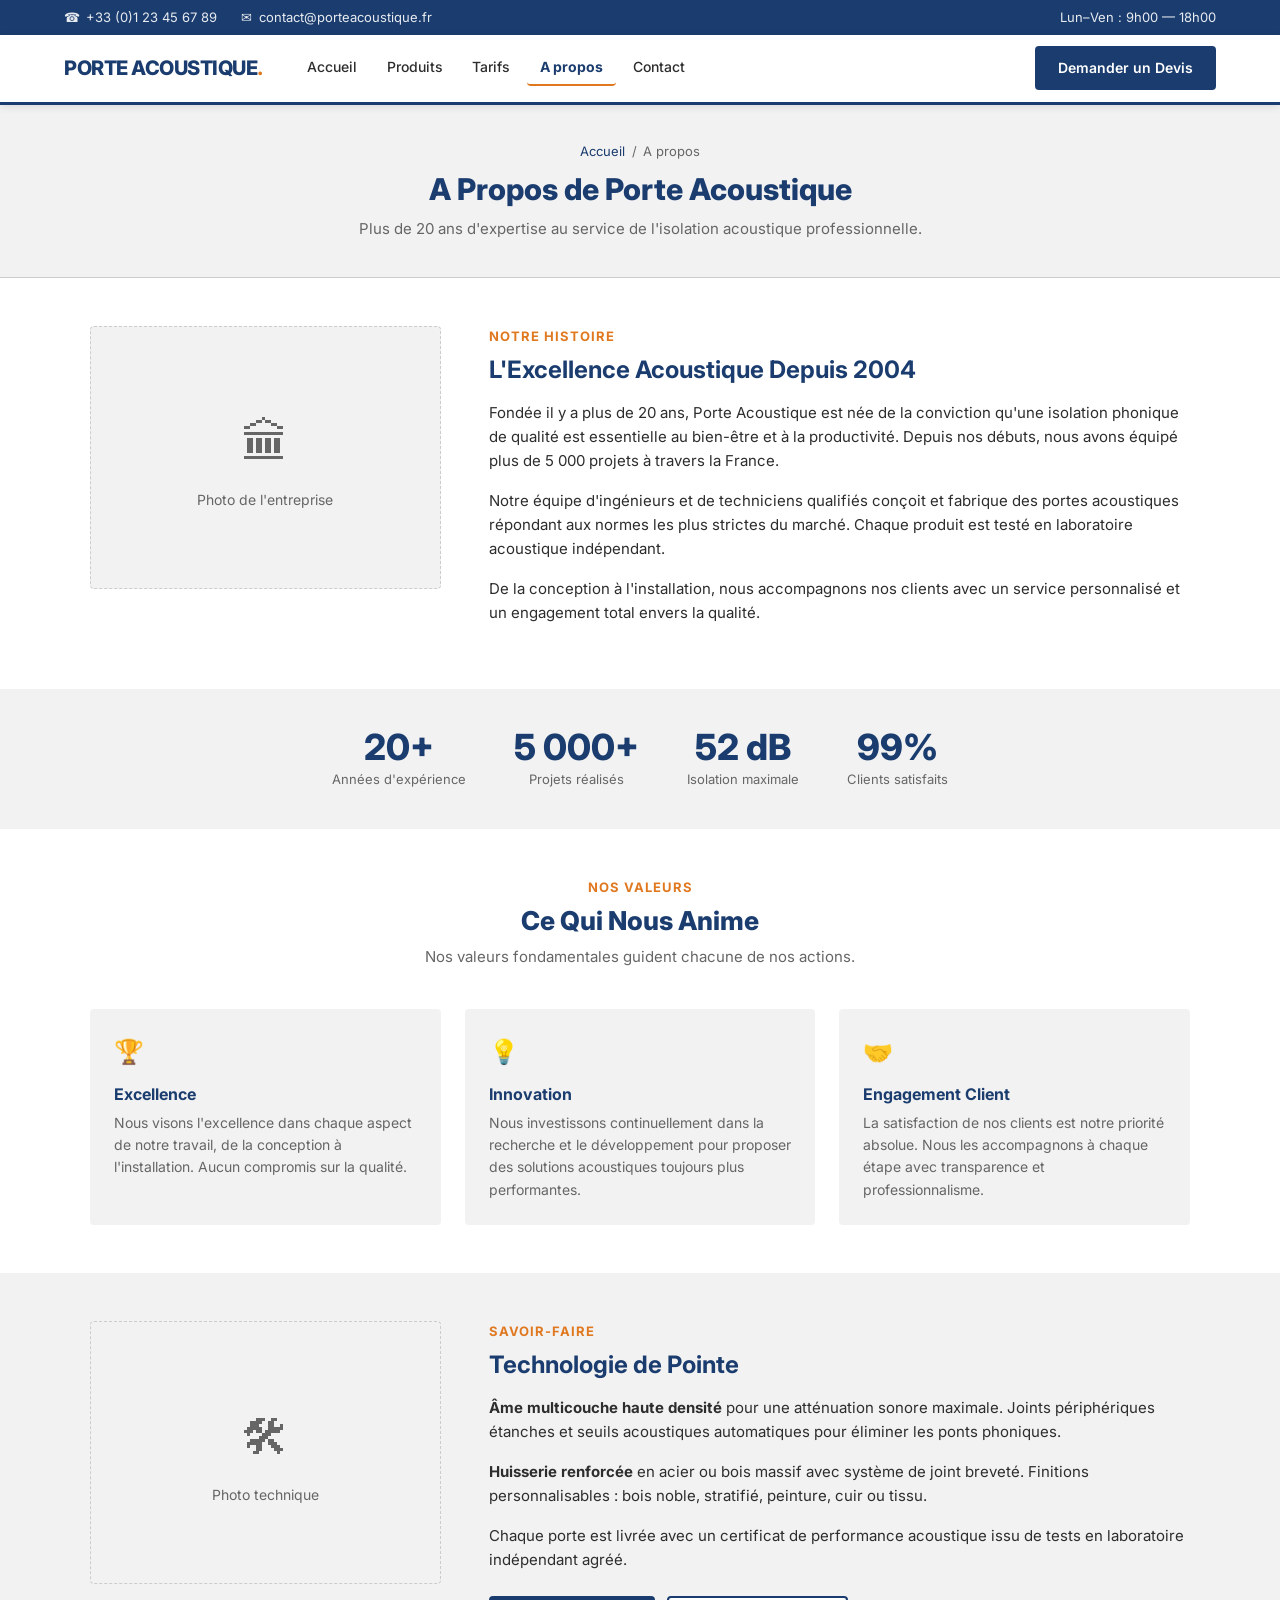
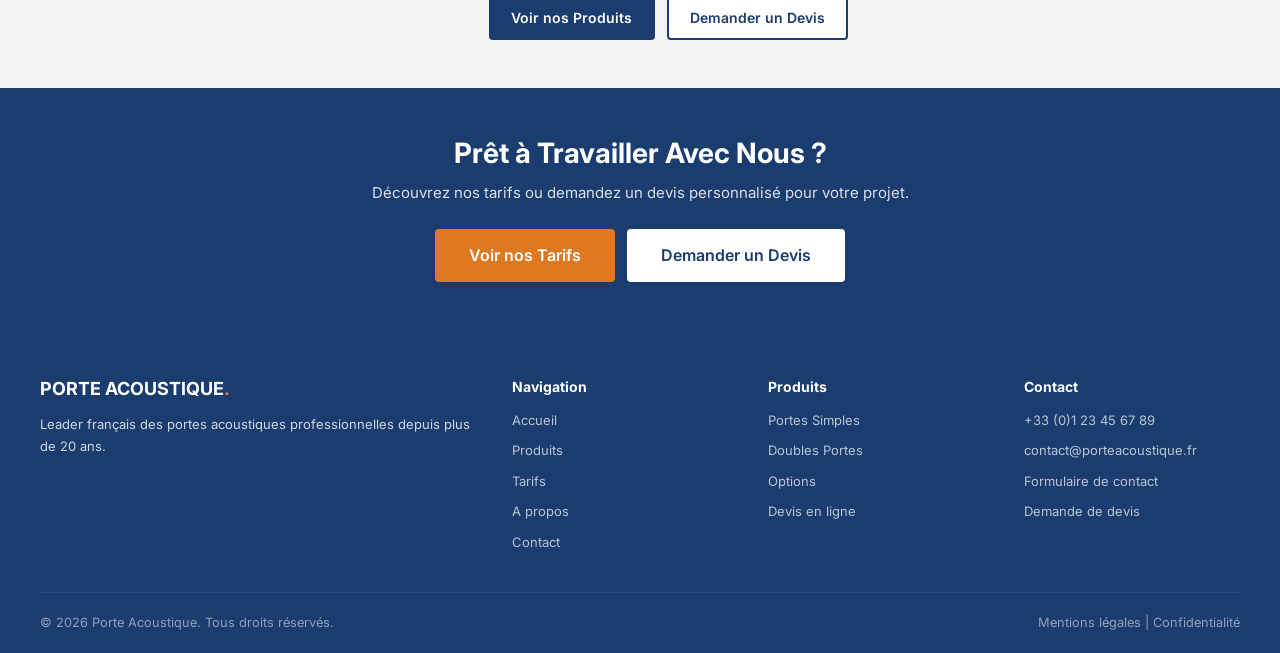
==== a-propos.html @ 8ef7914b "Add files via upload" ====
<!DOCTYPE html>
<html lang="fr">
<head>
    <meta charset="UTF-8">
    <meta name="viewport" content="width=device-width, initial-scale=1.0">
    <title>A Propos | Porte Acoustique</title>
    <meta name="description" content="Porte Acoustique, expert français en portes acoustiques depuis plus de 20 ans. 5000+ projets réalisés.">
    <link rel="preconnect" href="https://fonts.googleapis.com">
    <link rel="preconnect" href="https://fonts.gstatic.com" crossorigin>
    <link href="https://fonts.googleapis.com/css2?family=Inter:wght@400;500;600;700;800&display=swap" rel="stylesheet">
    <link rel="stylesheet" href="css/style.css">
</head>
<body>

<div class="top-bar">
    <div class="top-bar-inner">
        <div class="top-bar-left">
            <span class="top-bar-item">&#9742; <a href="tel:+33123456789">+33 (0)1 23 45 67 89</a></span>
            <span class="top-bar-item">&#9993; <a href="mailto:contact@porteacoustique.fr">contact@porteacoustique.fr</a></span>
        </div>
        <span class="top-bar-item">Lun&ndash;Ven : 9h00 &mdash; 18h00</span>
    </div>
</div>

<nav class="navbar">
    <div class="nav-inner">
        <a href="index.html" class="logo">PORTE ACOUSTIQUE<span class="logo-dot">.</span></a>
        <ul class="nav-links" id="navLinks">
            <li><a href="index.html">Accueil</a></li>
            <li><a href="produits.html">Produits</a></li>
            <li><a href="tarifs.html">Tarifs</a></li>
            <li><a href="a-propos.html" class="active">A propos</a></li>
            <li><a href="contact.html">Contact</a></li>
        </ul>
        <a href="devis.html" class="btn btn-nav-devis">Demander un Devis</a>
        <button class="mobile-toggle" id="mobileToggle" aria-label="Menu">
            <span></span><span></span><span></span>
        </button>
    </div>
</nav>

<div class="page-hero">
    <div class="breadcrumb"><a href="index.html">Accueil</a><span class="sep">/</span><span>A propos</span></div>
    <h1>A Propos de Porte Acoustique</h1>
    <p>Plus de 20 ans d'expertise au service de l'isolation acoustique professionnelle.</p>
</div>

<!-- Histoire -->
<section class="section">
    <div class="about-intro">
        <div class="about-img">
            <div>
                <div style="font-size:3rem;margin-bottom:0.5rem;">&#127963;</div>
                <p>Photo de l'entreprise</p>
            </div>
        </div>
        <div class="about-text">
            <div style="font-size:0.8125rem;font-weight:700;text-transform:uppercase;letter-spacing:1px;color:var(--accent);margin-bottom:0.5rem;">Notre Histoire</div>
            <h2>L'Excellence Acoustique Depuis 2004</h2>
            <p>Fondée il y a plus de 20 ans, Porte Acoustique est née de la conviction qu'une isolation phonique de qualité est essentielle au bien-être et à la productivité. Depuis nos débuts, nous avons équipé plus de 5 000 projets à travers la France.</p>
            <p>Notre équipe d'ingénieurs et de techniciens qualifiés conçoit et fabrique des portes acoustiques répondant aux normes les plus strictes du marché. Chaque produit est testé en laboratoire acoustique indépendant.</p>
            <p>De la conception à l'installation, nous accompagnons nos clients avec un service personnalisé et un engagement total envers la qualité.</p>
        </div>
    </div>
</section>

<!-- Stats -->
<div class="stats-row">
    <div class="stat-item"><div class="stat-num">20+</div><div class="stat-lbl">Années d'expérience</div></div>
    <div class="stat-item"><div class="stat-num">5 000+</div><div class="stat-lbl">Projets réalisés</div></div>
    <div class="stat-item"><div class="stat-num">52 dB</div><div class="stat-lbl">Isolation maximale</div></div>
    <div class="stat-item"><div class="stat-num">99%</div><div class="stat-lbl">Clients satisfaits</div></div>
</div>

<!-- Valeurs -->
<section class="section">
    <div class="container">
        <div class="section-header">
            <div class="section-label">Nos Valeurs</div>
            <h2 class="section-title">Ce Qui Nous Anime</h2>
            <p class="section-desc">Nos valeurs fondamentales guident chacune de nos actions.</p>
        </div>
        <div class="values-grid">
            <div class="value-card">
                <div class="value-icon">&#127942;</div>
                <h3>Excellence</h3>
                <p>Nous visons l'excellence dans chaque aspect de notre travail, de la conception à l'installation. Aucun compromis sur la qualité.</p>
            </div>
            <div class="value-card">
                <div class="value-icon">&#128161;</div>
                <h3>Innovation</h3>
                <p>Nous investissons continuellement dans la recherche et le développement pour proposer des solutions acoustiques toujours plus performantes.</p>
            </div>
            <div class="value-card">
                <div class="value-icon">&#129309;</div>
                <h3>Engagement Client</h3>
                <p>La satisfaction de nos clients est notre priorité absolue. Nous les accompagnons à chaque étape avec transparence et professionnalisme.</p>
            </div>
        </div>
    </div>
</section>

<!-- Technique -->
<section class="section bg-light">
    <div class="about-intro">
        <div class="about-img">
            <div>
                <div style="font-size:3rem;margin-bottom:0.5rem;">&#128736;</div>
                <p>Photo technique</p>
            </div>
        </div>
        <div class="about-text">
            <div style="font-size:0.8125rem;font-weight:700;text-transform:uppercase;letter-spacing:1px;color:var(--accent);margin-bottom:0.5rem;">Savoir-faire</div>
            <h2>Technologie de Pointe</h2>
            <p><strong>Âme multicouche haute densité</strong> pour une atténuation sonore maximale. Joints périphériques étanches et seuils acoustiques automatiques pour éliminer les ponts phoniques.</p>
            <p><strong>Huisserie renforcée</strong> en acier ou bois massif avec système de joint breveté. Finitions personnalisables : bois noble, stratifié, peinture, cuir ou tissu.</p>
            <p>Chaque porte est livrée avec un certificat de performance acoustique issu de tests en laboratoire indépendant agréé.</p>
            <div style="margin-top:1.5rem;" class="btn-group">
                <a href="produits.html" class="btn btn-primary">Voir nos Produits</a>
                <a href="devis.html" class="btn btn-secondary">Demander un Devis</a>
            </div>
        </div>
    </div>
</section>

<section class="cta-banner">
    <h2>Prêt à Travailler Avec Nous ?</h2>
    <p>Découvrez nos tarifs ou demandez un devis personnalisé pour votre projet.</p>
    <div class="btn-group">
        <a href="tarifs.html" class="btn btn-accent btn-lg">Voir nos Tarifs</a>
        <a href="devis.html" class="btn btn-white btn-lg">Demander un Devis</a>
    </div>
</section>

<footer>
    <div class="footer-grid">
        <div class="footer-brand">
            <h3>PORTE ACOUSTIQUE<span style="color:var(--accent)">.</span></h3>
            <p>Leader français des portes acoustiques professionnelles depuis plus de 20 ans.</p>
        </div>
        <div><h4>Navigation</h4><ul>
            <li><a href="index.html">Accueil</a></li>
            <li><a href="produits.html">Produits</a></li>
            <li><a href="tarifs.html">Tarifs</a></li>
            <li><a href="a-propos.html">A propos</a></li>
            <li><a href="contact.html">Contact</a></li>
        </ul></div>
        <div><h4>Produits</h4><ul>
            <li><a href="tarifs.html#portes-simples">Portes Simples</a></li>
            <li><a href="tarifs.html#doubles-portes">Doubles Portes</a></li>
            <li><a href="tarifs.html#options">Options</a></li>
            <li><a href="devis.html">Devis en ligne</a></li>
        </ul></div>
        <div><h4>Contact</h4><ul>
            <li><a href="tel:+33123456789">+33 (0)1 23 45 67 89</a></li>
            <li><a href="mailto:contact@porteacoustique.fr">contact@porteacoustique.fr</a></li>
            <li><a href="contact.html">Formulaire de contact</a></li>
            <li><a href="devis.html">Demande de devis</a></li>
        </ul></div>
    </div>
    <div class="footer-bottom">
        <p>&copy; 2026 Porte Acoustique. Tous droits réservés.</p>
        <p><a href="#">Mentions légales</a> | <a href="#">Confidentialité</a></p>
    </div>
</footer>

<script src="js/main.js"></script>
</body>
</html>
---- css/style.css ----
/* ============================================================
   PORTE ACOUSTIQUE — Feuille de style principale
   Design propre et professionnel
   ============================================================ */

*, *::before, *::after { box-sizing: border-box; margin: 0; padding: 0; }

:root {
    --primary:      #1a3c6e;   /* Bleu fonce nav/header/footer */
    --accent:       #e07820;   /* Orange accent */
    --price-color:  #1558a8;   /* Bleu prix (comme exemple) */
    --light-bg:     #f2f2f2;   /* Fond gris clair */
    --white:        #ffffff;
    --text:         #2d2d2d;
    --text-light:   #666666;
    --border:       #cccccc;
    --table-hdr:    #2d2d2d;   /* En-tete tableau sombre (comme exemple) */
    --radius:       4px;
    --shadow:       0 2px 8px rgba(0,0,0,0.1);
}

body {
    font-family: 'Inter', Arial, sans-serif;
    color: var(--text);
    background: var(--white);
    line-height: 1.6;
    font-size: 15px;
}

a { text-decoration: none; color: inherit; }
img { max-width: 100%; height: auto; display: block; }
h1, h2, h3, h4 { line-height: 1.25; color: var(--primary); }

/* ---- Barre du haut ---- */
.top-bar {
    background: var(--primary);
    color: rgba(255,255,255,0.9);
    font-size: 0.8125rem;
    padding: 0.45rem 0;
}
.top-bar-inner {
    max-width: 1200px;
    margin: 0 auto;
    padding: 0 1.5rem;
    display: flex;
    justify-content: space-between;
    align-items: center;
    gap: 1rem;
    flex-wrap: wrap;
}
.top-bar-left { display: flex; gap: 1.5rem; }
.top-bar-item { display: flex; align-items: center; gap: 0.4rem; }
.top-bar-item a { color: inherit; }

/* ---- Navigation ---- */
.navbar {
    background: var(--white);
    border-bottom: 3px solid var(--primary);
    position: sticky;
    top: 0;
    z-index: 200;
    box-shadow: var(--shadow);
}
.nav-inner {
    max-width: 1200px;
    margin: 0 auto;
    padding: 0.7rem 1.5rem;
    display: flex;
    align-items: center;
    gap: 2rem;
}
.logo {
    font-size: 1.25rem;
    font-weight: 800;
    color: var(--primary);
    white-space: nowrap;
    letter-spacing: -0.5px;
}
.logo-dot { color: var(--accent); }
.nav-links {
    list-style: none;
    display: flex;
    gap: 0.25rem;
    flex: 1;
}
.nav-links a {
    display: block;
    padding: 0.35rem 0.8rem;
    font-size: 0.875rem;
    font-weight: 500;
    color: var(--text);
    border-radius: var(--radius);
    transition: background 0.15s, color 0.15s;
}
.nav-links a:hover { background: var(--light-bg); color: var(--primary); }
.nav-links a.active { color: var(--primary); font-weight: 700; border-bottom: 2px solid var(--accent); }

.btn-nav-devis {
    background: var(--primary);
    color: var(--white) !important;
    padding: 0.45rem 1.1rem;
    border-radius: var(--radius);
    font-size: 0.8125rem;
    font-weight: 600;
    white-space: nowrap;
    margin-left: auto;
}
.btn-nav-devis:hover { background: var(--accent) !important; }

.mobile-toggle {
    display: none;
    background: none;
    border: none;
    cursor: pointer;
    padding: 0.4rem;
    margin-left: auto;
}
.mobile-toggle span {
    display: block;
    width: 22px;
    height: 2px;
    background: var(--text);
    margin: 5px 0;
    transition: 0.2s;
}

/* ---- Hero page ---- */
.page-hero {
    background: var(--light-bg);
    padding: 2.25rem 1.5rem;
    border-bottom: 1px solid var(--border);
    text-align: center;
}
.breadcrumb {
    font-size: 0.8125rem;
    color: var(--text-light);
    margin-bottom: 0.625rem;
}
.breadcrumb a { color: var(--primary); }
.breadcrumb a:hover { text-decoration: underline; }
.breadcrumb span.sep { margin: 0 0.4rem; }
.page-hero h1 { font-size: 1.875rem; font-weight: 800; margin-bottom: 0.5rem; }
.page-hero p { color: var(--text-light); max-width: 600px; margin: 0 auto; }

/* ---- Hero accueil ---- */
.home-hero {
    background: var(--primary);
    color: var(--white);
    padding: 4.5rem 1.5rem;
}
.home-hero-inner {
    max-width: 1200px;
    margin: 0 auto;
}
.home-hero h1 { color: var(--white); font-size: 2.5rem; margin-bottom: 1rem; }
.home-hero p { font-size: 1.0625rem; opacity: 0.85; margin-bottom: 2rem; max-width: 560px; }
.hero-pills { display: flex; flex-wrap: wrap; gap: 0.5rem; margin-bottom: 2rem; }
.hero-pill {
    background: rgba(255,255,255,0.15);
    border: 1px solid rgba(255,255,255,0.3);
    color: var(--white);
    font-size: 0.8125rem;
    padding: 0.25rem 0.75rem;
    border-radius: 20px;
}

/* ---- Conteneur general ---- */
.container {
    max-width: 1200px;
    margin: 0 auto;
    padding: 0 1.5rem;
}
.section { padding: 3rem 1.5rem; }
.section.bg-light { background: var(--light-bg); }
.section-header { text-align: center; margin-bottom: 2.5rem; }
.section-label {
    font-size: 0.8125rem;
    font-weight: 700;
    text-transform: uppercase;
    letter-spacing: 1px;
    color: var(--accent);
    margin-bottom: 0.4rem;
}
.section-title { font-size: 1.625rem; font-weight: 800; }
.section-desc { color: var(--text-light); margin-top: 0.5rem; max-width: 600px; margin-left: auto; margin-right: auto; }

/* ---- Boutons ---- */
.btn {
    display: inline-block;
    padding: 0.55rem 1.3rem;
    border-radius: var(--radius);
    font-size: 0.875rem;
    font-weight: 600;
    cursor: pointer;
    border: 2px solid transparent;
    transition: background 0.15s, color 0.15s, border-color 0.15s;
    text-align: center;
}
.btn-primary { background: var(--primary); color: var(--white); }
.btn-primary:hover { background: #122a50; }
.btn-secondary { background: var(--white); color: var(--primary); border-color: var(--primary); }
.btn-secondary:hover { background: var(--light-bg); }
.btn-accent { background: var(--accent); color: var(--white); }
.btn-accent:hover { background: #c06818; }
.btn-white { background: var(--white); color: var(--primary); }
.btn-white:hover { background: var(--light-bg); }
.btn-outline { background: transparent; color: var(--primary); border-color: var(--primary); }
.btn-lg { padding: 0.75rem 2rem; font-size: 1rem; }
.btn-sm { padding: 0.3rem 0.9rem; font-size: 0.8125rem; }
.btn-group { display: flex; gap: 0.75rem; flex-wrap: wrap; }
.btn-full { width: 100%; }

/* ---- Tableau de tarifs (comme exemple) ---- */
.pricing-wrap {
    max-width: 1100px;
    margin: 0 auto;
    padding: 2.5rem 1.5rem;
}
.pricing-wrap + .pricing-wrap { border-top: 1px solid var(--border); }
.pricing-title {
    font-size: 1.25rem;
    font-weight: 800;
    color: var(--primary);
    margin-bottom: 0.25rem;
}
.pricing-note {
    font-size: 0.8125rem;
    color: var(--text-light);
    margin-bottom: 1.25rem;
}

.price-table {
    width: 100%;
    border-collapse: collapse;
    font-size: 0.9375rem;
}
.price-table thead tr {
    background: var(--table-hdr);
}
.price-table thead th {
    padding: 1rem 1rem;
    text-align: center;
    color: rgba(255,255,255,0.85);
    font-size: 0.9rem;
    font-weight: 500;
    border: 1px solid rgba(255,255,255,0.06);
}
.price-table thead th:first-child {
    background: transparent;
    width: 170px;
}
.price-table tbody tr:nth-child(odd) { background: #f0f0f0; }
.price-table tbody tr:nth-child(even) { background: var(--white); }
.price-table tbody td {
    padding: 0.75rem 1rem;
    border: 1px solid #e0e0e0;
    vertical-align: middle;
}
/* Colonne produit */
.price-table .col-product {
    font-size: 0.875rem;
    font-weight: 500;
    color: var(--price-color);
}
.price-table .col-product a { color: var(--price-color); }
.price-table .col-product a:hover { text-decoration: underline; }
/* Cellule porte */
.price-table .col-price {
    text-align: center;
    padding: 0.75rem 0.5rem;
}
.price-table .col-price .door-svg { margin: 0 auto 0.4rem; display: block; }
.price-table .col-price .price-val {
    font-size: 0.875rem;
    color: var(--price-color);
    font-weight: 500;
}
/* Pied de tableau — boutons Devis */
.price-table tfoot td {
    text-align: center;
    padding: 0.75rem 0.5rem;
    background: #ebebeb;
    border: 1px solid #e0e0e0;
}
.price-table tfoot td:first-child { text-align: left; background: transparent; border: none; }

.btn-devis-tbl {
    display: inline-block;
    padding: 0.3rem 1rem;
    background: var(--white);
    border: 1px solid #aaaaaa;
    color: var(--text);
    font-size: 0.8125rem;
    border-radius: 2px;
    cursor: pointer;
    text-decoration: none;
}
.btn-devis-tbl:hover { background: var(--primary); color: var(--white); border-color: var(--primary); }

/* ---- Options ---- */
.options-block { max-width: 700px; margin: 0 auto; }
.options-block h3 { font-size: 1rem; font-weight: 700; margin-bottom: 1rem; }
.options-block ul { list-style: none; }
.options-block ul li {
    display: flex;
    justify-content: space-between;
    align-items: center;
    padding: 0.4rem 0;
    border-bottom: 1px solid var(--border);
    font-size: 0.9rem;
}
.options-block ul li:last-child { border-bottom: none; }
.opt-price { font-weight: 600; color: var(--text); }

/* ---- Grille produits ---- */
.products-grid {
    max-width: 1200px;
    margin: 0 auto;
    display: grid;
    grid-template-columns: repeat(4, 1fr);
    gap: 1.5rem;
}
.product-card {
    background: var(--white);
    border: 1px solid var(--border);
    border-radius: var(--radius);
    overflow: hidden;
    transition: box-shadow 0.2s;
}
.product-card:hover { box-shadow: var(--shadow); }
.product-card-img {
    background: var(--light-bg);
    height: 170px;
    display: flex;
    align-items: center;
    justify-content: center;
    position: relative;
    overflow: hidden;
}
.product-card-img img { width: 100%; height: 100%; object-fit: cover; }
.product-badge {
    position: absolute;
    top: 0.5rem;
    right: 0.5rem;
    background: var(--primary);
    color: var(--white);
    font-size: 0.7rem;
    font-weight: 700;
    padding: 0.2rem 0.5rem;
    border-radius: 2px;
    text-transform: uppercase;
}
.product-card-body { padding: 1rem; }
.product-name { font-size: 1rem; font-weight: 700; color: var(--primary); margin-bottom: 0.2rem; }
.product-type { font-size: 0.8125rem; color: var(--text-light); margin-bottom: 0.5rem; }
.product-from { font-size: 0.9rem; font-weight: 600; color: var(--price-color); margin-bottom: 0.75rem; }
.product-card-specs { font-size: 0.8125rem; color: var(--text-light); margin-bottom: 1rem; list-style: none; }
.product-card-specs li { padding: 0.2rem 0; display: flex; gap: 0.5rem; }
.product-card-specs li span:first-child { font-weight: 500; color: var(--text); min-width: 70px; }
.product-card-actions { display: flex; gap: 0.5rem; }

/* ---- Stats ---- */
.stats-row {
    background: var(--light-bg);
    padding: 2.5rem 1.5rem;
    display: flex;
    justify-content: center;
    flex-wrap: wrap;
    gap: 3rem;
}
.stat-item { text-align: center; }
.stat-num { font-size: 2.25rem; font-weight: 800; color: var(--primary); line-height: 1; }
.stat-lbl { font-size: 0.8125rem; color: var(--text-light); margin-top: 0.25rem; }

/* ---- Features (accueil) ---- */
.features-grid {
    max-width: 1200px;
    margin: 0 auto;
    display: grid;
    grid-template-columns: repeat(3, 1fr);
    gap: 1.5rem;
}
.feature-card {
    background: var(--light-bg);
    padding: 1.5rem;
    border-radius: var(--radius);
    border-left: 3px solid var(--accent);
}
.feature-icon { font-size: 1.75rem; margin-bottom: 0.75rem; }
.feature-card h3 { font-size: 0.9375rem; font-weight: 700; margin-bottom: 0.375rem; }
.feature-card p { font-size: 0.875rem; color: var(--text-light); }

/* ---- CTA Banner ---- */
.cta-banner {
    background: var(--primary);
    color: var(--white);
    padding: 3rem 1.5rem;
    text-align: center;
}
.cta-banner h2 { color: var(--white); font-size: 1.75rem; margin-bottom: 0.625rem; }
.cta-banner p { opacity: 0.85; margin-bottom: 1.5rem; }
.cta-banner .btn-group { justify-content: center; }

/* ---- Formulaires ---- */
.form-section { max-width: 1100px; margin: 0 auto; }
.form-grid { display: grid; grid-template-columns: 1fr 2fr; gap: 3rem; align-items: start; }
.form-sidebar { background: var(--light-bg); padding: 1.5rem; border-radius: var(--radius); }
.form-sidebar h3 { font-size: 1rem; margin-bottom: 1rem; }
.form-steps { list-style: none; }
.form-steps li { display: flex; gap: 0.875rem; margin-bottom: 1.25rem; align-items: flex-start; }
.step-num {
    width: 26px;
    height: 26px;
    background: var(--primary);
    color: var(--white);
    border-radius: 50%;
    display: flex;
    align-items: center;
    justify-content: center;
    font-size: 0.75rem;
    font-weight: 700;
    flex-shrink: 0;
    margin-top: 1px;
}
.step-text h4 { font-size: 0.875rem; font-weight: 600; margin-bottom: 0.2rem; }
.step-text p { font-size: 0.8125rem; color: var(--text-light); }
.form-box { background: var(--white); border: 1px solid var(--border); padding: 2rem; border-radius: var(--radius); }
.form-box h3 { font-size: 1.125rem; margin-bottom: 0.25rem; }
.form-box > p { color: var(--text-light); font-size: 0.875rem; margin-bottom: 1.5rem; }
.form-group { margin-bottom: 1.125rem; }
.form-group label {
    display: block;
    font-size: 0.8125rem;
    font-weight: 600;
    margin-bottom: 0.35rem;
}
.form-group input,
.form-group select,
.form-group textarea {
    width: 100%;
    padding: 0.5625rem 0.875rem;
    border: 1px solid var(--border);
    border-radius: var(--radius);
    font-size: 0.9375rem;
    font-family: inherit;
    color: var(--text);
    background: var(--white);
    transition: border-color 0.15s;
}
.form-group input:focus,
.form-group select:focus,
.form-group textarea:focus { outline: none; border-color: var(--primary); }
.form-group textarea { resize: vertical; min-height: 110px; }
.form-row { display: grid; grid-template-columns: 1fr 1fr; gap: 1.125rem; }
.form-divider { border: none; border-top: 1px solid var(--border); margin: 1.5rem 0; }
.form-section-title { font-size: 0.8125rem; font-weight: 700; text-transform: uppercase; letter-spacing: 0.5px; color: var(--text-light); margin-bottom: 1rem; }
.required { color: #d32f2f; }

/* ---- Preselection devis ---- */
.preselect-banner {
    background: rgba(26,60,110,0.06);
    border: 1px solid rgba(26,60,110,0.2);
    border-radius: var(--radius);
    padding: 1rem 1.25rem;
    margin-bottom: 1.5rem;
    font-size: 0.875rem;
}
.preselect-banner strong { color: var(--primary); }

/* ---- Contact ---- */
.contact-grid { display: grid; grid-template-columns: 1fr 2fr; gap: 3rem; max-width: 1000px; margin: 0 auto; }
.contact-info h3 { font-size: 1.125rem; margin-bottom: 1.25rem; }
.contact-info-item { margin-bottom: 1.5rem; }
.contact-info-item h4 { font-size: 0.875rem; font-weight: 700; color: var(--primary); margin-bottom: 0.375rem; }
.contact-info-item p { font-size: 0.875rem; line-height: 1.7; color: var(--text); }
.contact-info-item a { color: var(--primary); }
.contact-info-item a:hover { text-decoration: underline; }
.map-placeholder {
    background: var(--light-bg);
    border: 1px solid var(--border);
    border-radius: var(--radius);
    height: 350px;
    display: flex;
    align-items: center;
    justify-content: center;
    text-align: center;
    color: var(--text-light);
}
.map-placeholder p { font-size: 0.875rem; }

/* ---- A propos ---- */
.about-intro { display: grid; grid-template-columns: 1fr 2fr; gap: 3rem; align-items: start; max-width: 1100px; margin: 0 auto; }
.about-img {
    background: var(--light-bg);
    aspect-ratio: 4/3;
    border-radius: var(--radius);
    display: flex;
    align-items: center;
    justify-content: center;
    color: var(--text-light);
    font-size: 0.875rem;
    text-align: center;
    border: 1px dashed var(--border);
}
.about-text h2 { font-size: 1.5rem; margin-bottom: 1rem; }
.about-text p { color: var(--text); margin-bottom: 1rem; }

.values-grid {
    max-width: 1100px;
    margin: 0 auto;
    display: grid;
    grid-template-columns: repeat(3, 1fr);
    gap: 1.5rem;
}
.value-card { background: var(--light-bg); padding: 1.5rem; border-radius: var(--radius); }
.value-icon { font-size: 1.5rem; margin-bottom: 0.75rem; }
.value-card h3 { font-size: 1rem; font-weight: 700; margin-bottom: 0.5rem; }
.value-card p { font-size: 0.875rem; color: var(--text-light); }

/* ---- Page produit detail ---- */
.product-detail-layout { display: grid; grid-template-columns: 340px 1fr; gap: 3rem; max-width: 1100px; margin: 0 auto; }
.door-preview {
    background: var(--light-bg);
    border: 1px solid var(--border);
    border-radius: var(--radius);
    padding: 1.5rem;
    text-align: center;
}
.door-preview-img { margin: 0 auto 1rem; }
.door-preview .quick-stats { display: grid; grid-template-columns: 1fr 1fr; gap: 0.75rem; margin: 1rem 0; }
.quick-stat { background: var(--white); border: 1px solid var(--border); border-radius: var(--radius); padding: 0.625rem; text-align: center; }
.quick-stat-val { font-size: 1.125rem; font-weight: 800; color: var(--primary); }
.quick-stat-lbl { font-size: 0.7rem; color: var(--text-light); }
.product-info h2 { font-size: 1.875rem; margin-bottom: 0.5rem; }
.product-category-badge {
    display: inline-block;
    background: var(--light-bg);
    border: 1px solid var(--border);
    color: var(--text-light);
    font-size: 0.75rem;
    font-weight: 600;
    padding: 0.2rem 0.625rem;
    border-radius: 20px;
    margin-bottom: 0.75rem;
}
.product-db-badge {
    display: inline-block;
    background: var(--accent);
    color: var(--white);
    font-size: 0.8125rem;
    font-weight: 700;
    padding: 0.2rem 0.75rem;
    border-radius: 20px;
    margin-left: 0.5rem;
    margin-bottom: 0.75rem;
}
.product-description { color: var(--text); margin-bottom: 1.5rem; }

/* Onglets */
.tabs-nav { display: flex; gap: 0; border-bottom: 2px solid var(--border); margin-bottom: 1.5rem; }
.tab-btn {
    padding: 0.6rem 1.25rem;
    font-size: 0.875rem;
    font-weight: 600;
    background: none;
    border: none;
    border-bottom: 2px solid transparent;
    margin-bottom: -2px;
    cursor: pointer;
    color: var(--text-light);
}
.tab-btn.active { color: var(--primary); border-bottom-color: var(--primary); }
.tab-panel { display: none; }
.tab-panel.active { display: block; }

/* Table specs */
.specs-table { width: 100%; border-collapse: collapse; font-size: 0.875rem; }
.specs-table th, .specs-table td { padding: 0.5rem 0.75rem; border: 1px solid var(--border); }
.specs-table thead th { background: var(--light-bg); font-weight: 700; text-align: left; }
.specs-table tbody tr:nth-child(even) { background: #fafafa; }
.specs-table .specs-section-head td { background: var(--primary); color: var(--white); font-weight: 600; font-size: 0.8125rem; }

/* Trust strip */
.trust-strip {
    background: var(--light-bg);
    border-top: 1px solid var(--border);
    border-bottom: 1px solid var(--border);
    padding: 0.875rem 1.5rem;
}
.trust-strip-inner {
    max-width: 1200px;
    margin: 0 auto;
    display: flex;
    flex-wrap: wrap;
    gap: 1.5rem;
    justify-content: center;
}
.trust-item { display: flex; align-items: center; gap: 0.4rem; font-size: 0.8125rem; color: var(--text-light); }
.trust-item .trust-check { color: #2e7d32; font-weight: 700; }

/* ---- Footer ---- */
footer {
    background: var(--primary);
    color: rgba(255,255,255,0.8);
    padding: 3rem 1.5rem 0;
}
.footer-grid {
    max-width: 1200px;
    margin: 0 auto;
    display: grid;
    grid-template-columns: 2fr 1fr 1fr 1fr;
    gap: 2.5rem;
    padding-bottom: 2rem;
}
.footer-brand h3 { color: var(--white); font-size: 1.125rem; margin-bottom: 0.75rem; }
.footer-brand p { font-size: 0.8125rem; line-height: 1.7; }
footer h4 { color: var(--white); font-size: 0.875rem; font-weight: 700; margin-bottom: 0.75rem; }
footer ul { list-style: none; }
footer ul li { margin-bottom: 0.4rem; }
footer ul a { color: rgba(255,255,255,0.7); font-size: 0.8125rem; transition: color 0.15s; }
footer ul a:hover { color: var(--white); }
.footer-bottom {
    max-width: 1200px;
    margin: 0 auto;
    border-top: 1px solid rgba(255,255,255,0.12);
    padding: 1.25rem 0;
    display: flex;
    justify-content: space-between;
    font-size: 0.8rem;
    opacity: 0.65;
    flex-wrap: wrap;
    gap: 0.5rem;
}

/* ---- Info / Warning boxes ---- */
.info-box {
    background: rgba(21,88,168,0.07);
    border-left: 3px solid var(--price-color);
    padding: 0.875rem 1rem;
    border-radius: 0 var(--radius) var(--radius) 0;
    font-size: 0.875rem;
    margin: 1rem 0;
}
.warning-box {
    background: rgba(224,120,32,0.08);
    border-left: 3px solid var(--accent);
    padding: 0.875rem 1rem;
    border-radius: 0 var(--radius) var(--radius) 0;
    font-size: 0.875rem;
    margin: 1rem 0;
}
.info-box strong, .warning-box strong { display: block; margin-bottom: 0.25rem; }

/* ---- Finitions ---- */
.finishes-grid { display: grid; grid-template-columns: repeat(3, 1fr); gap: 1.5rem; max-width: 1100px; margin: 0 auto; }
.finish-card { background: var(--light-bg); border-radius: var(--radius); overflow: hidden; border: 1px solid var(--border); }
.finish-card-header { padding: 1rem; background: var(--primary); color: var(--white); }
.finish-card-header h4 { color: var(--white); font-size: 0.9375rem; margin-bottom: 0.25rem; }
.finish-card-header p { font-size: 0.8125rem; opacity: 0.8; }
.finish-card-body { padding: 1rem; }
.swatches-row { display: flex; flex-wrap: wrap; gap: 0.375rem; margin-bottom: 0.625rem; }
.swatch {
    width: 24px;
    height: 24px;
    border-radius: 50%;
    border: 1px solid rgba(0,0,0,0.15);
    cursor: pointer;
    transition: transform 0.15s;
}
.swatch:hover { transform: scale(1.2); }
.finish-card-note { font-size: 0.75rem; color: var(--text-light); }

/* ---- Install steps ---- */
.install-steps { list-style: none; }
.install-step { display: flex; gap: 1rem; margin-bottom: 1.25rem; align-items: flex-start; }
.install-step-num {
    width: 30px;
    height: 30px;
    background: var(--accent);
    color: var(--white);
    border-radius: 50%;
    display: flex;
    align-items: center;
    justify-content: center;
    font-weight: 700;
    font-size: 0.875rem;
    flex-shrink: 0;
}
.install-step-content strong { display: block; font-size: 0.9375rem; margin-bottom: 0.25rem; }
.install-step-content p { font-size: 0.875rem; color: var(--text-light); }

/* ---- How it works (accueil) ---- */
.how-grid { max-width: 1100px; margin: 0 auto; display: grid; grid-template-columns: repeat(4, 1fr); gap: 1.5rem; text-align: center; }
.how-step { padding: 1rem; }
.how-num {
    width: 44px;
    height: 44px;
    background: var(--primary);
    color: var(--white);
    border-radius: 50%;
    display: flex;
    align-items: center;
    justify-content: center;
    font-size: 1.125rem;
    font-weight: 800;
    margin: 0 auto 0.875rem;
}
.how-step h3 { font-size: 0.9375rem; font-weight: 700; margin-bottom: 0.375rem; }
.how-step p { font-size: 0.8125rem; color: var(--text-light); }

/* ---- Responsive ---- */
@media (max-width: 960px) {
    .products-grid { grid-template-columns: repeat(2, 1fr); }
    .features-grid { grid-template-columns: repeat(2, 1fr); }
    .footer-grid { grid-template-columns: 1fr 1fr; gap: 1.5rem; }
    .how-grid { grid-template-columns: repeat(2, 1fr); }
    .product-detail-layout { grid-template-columns: 1fr; }
    .finishes-grid { grid-template-columns: 1fr 1fr; }
}

@media (max-width: 768px) {
    .nav-links { display: none; flex-direction: column; position: absolute; top: 100%; left: 0; right: 0; background: var(--white); padding: 1rem 1.5rem; border-bottom: 1px solid var(--border); z-index: 199; box-shadow: var(--shadow); }
    .nav-links.active { display: flex; }
    .mobile-toggle { display: block; }
    .btn-nav-devis { display: none; }
    .form-grid { grid-template-columns: 1fr; }
    .form-row { grid-template-columns: 1fr; }
    .contact-grid { grid-template-columns: 1fr; }
    .about-intro { grid-template-columns: 1fr; }
    .values-grid { grid-template-columns: 1fr; }
    .home-hero h1 { font-size: 1.75rem; }
    .price-table thead th { padding: 0.625rem 0.5rem; font-size: 0.8rem; }
    .price-table tbody td { padding: 0.5rem; }
    .stats-row { gap: 1.5rem; }
}

@media (max-width: 520px) {
    .products-grid { grid-template-columns: 1fr; }
    .footer-grid { grid-template-columns: 1fr; }
    .finishes-grid { grid-template-columns: 1fr; }
}
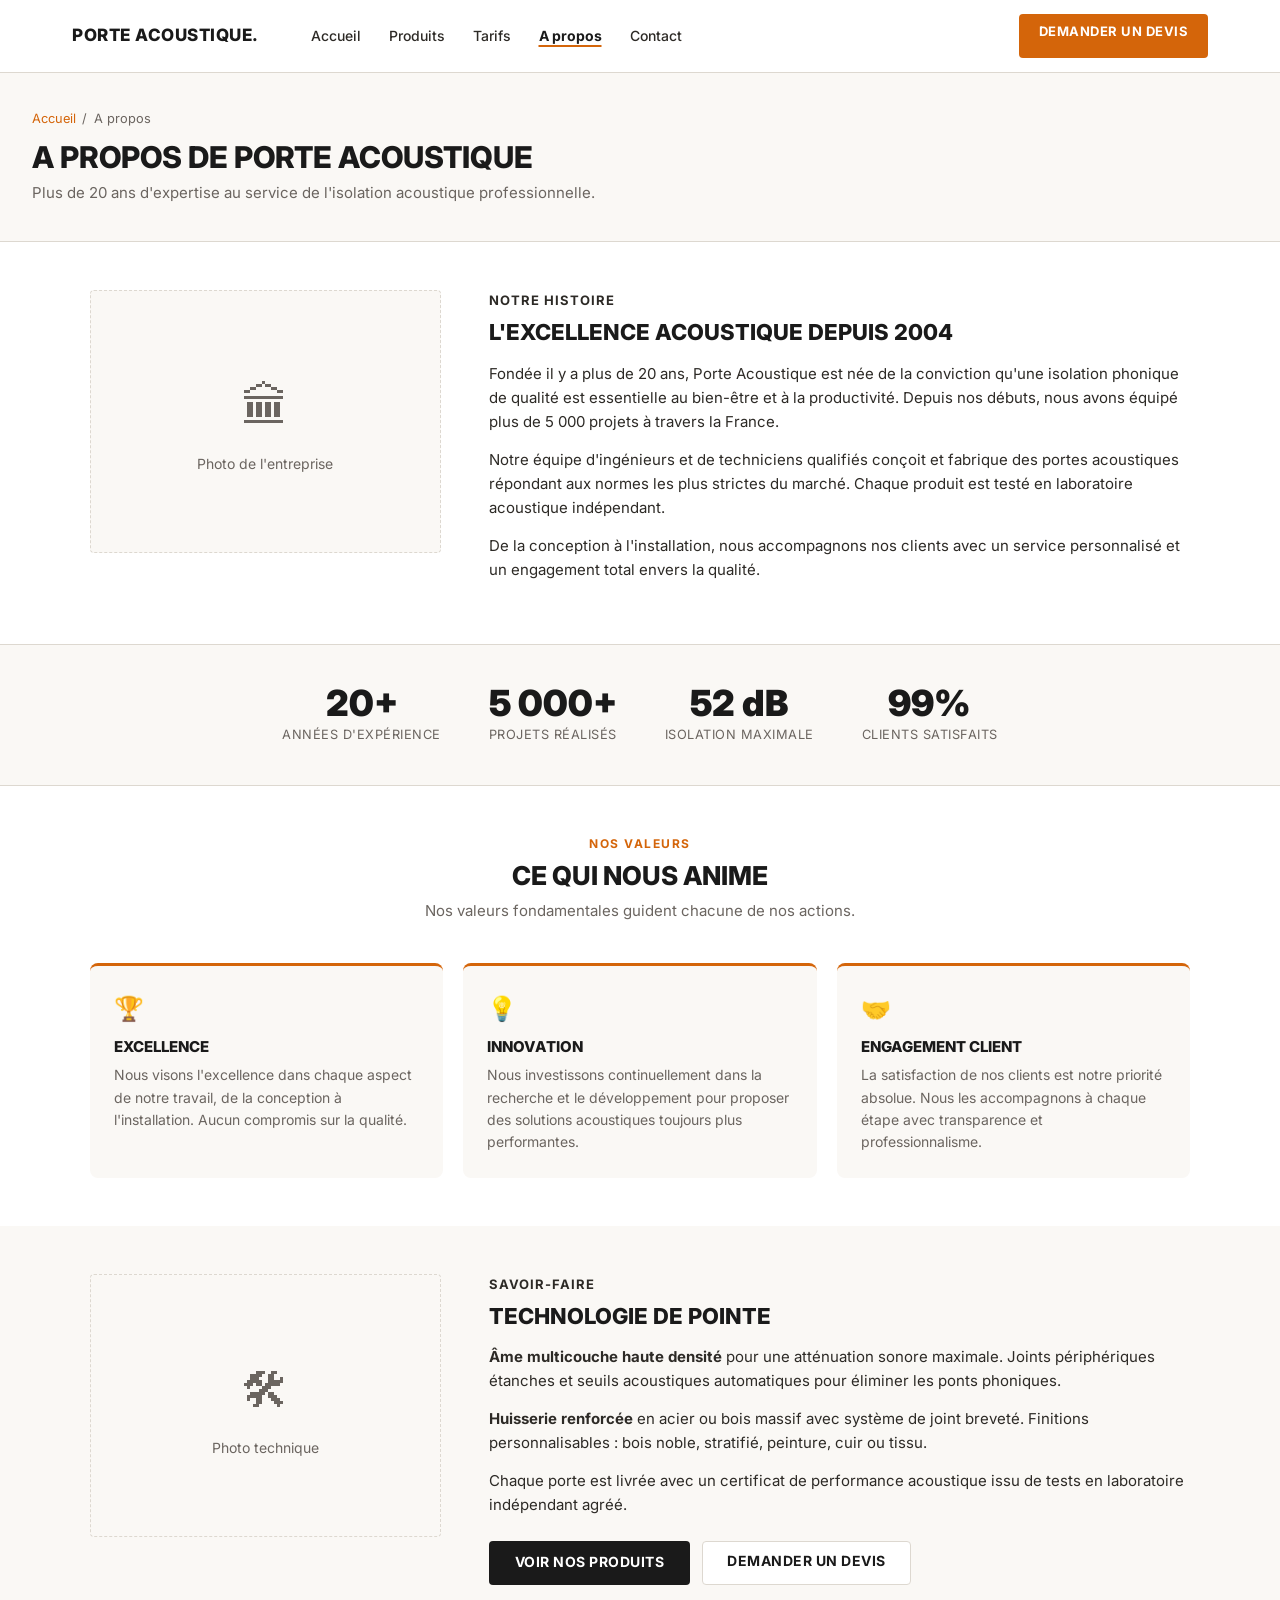
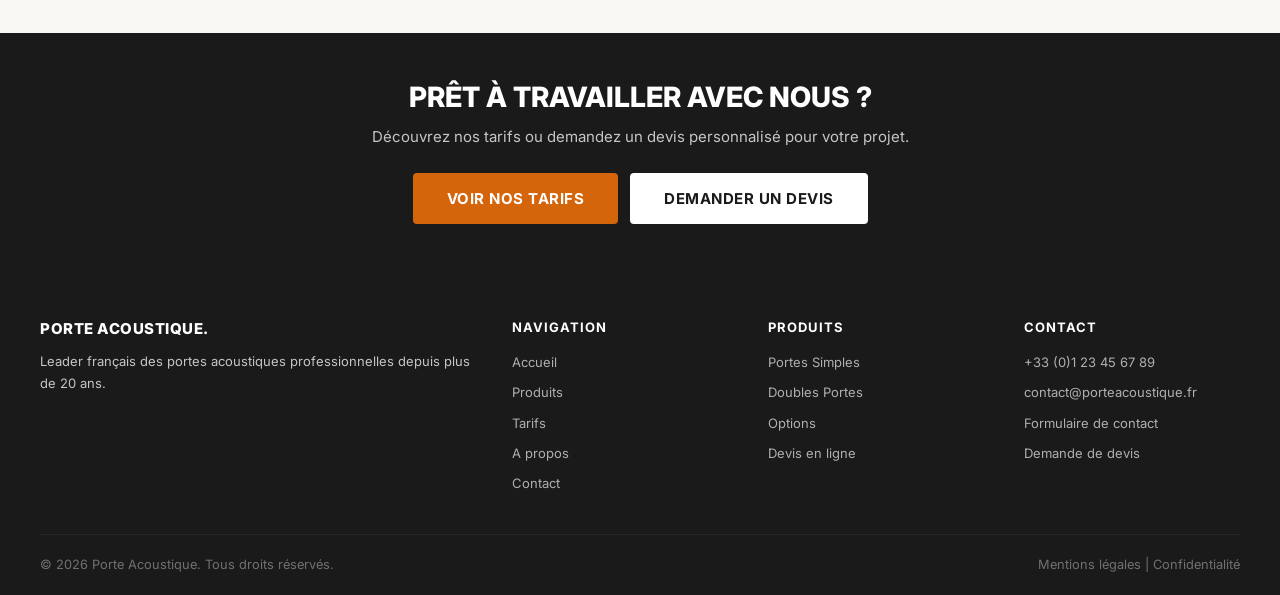
==== commit 6bd89274: "Add files via upload" ====
--- a/a-propos.html
+++ b/a-propos.html
@@ -12,15 +12,6 @@
 </head>
 <body>
 
-<div class="top-bar">
-    <div class="top-bar-inner">
-        <div class="top-bar-left">
-            <span class="top-bar-item">&#9742; <a href="tel:+33123456789">+33 (0)1 23 45 67 89</a></span>
-            <span class="top-bar-item">&#9993; <a href="mailto:contact@porteacoustique.fr">contact@porteacoustique.fr</a></span>
-        </div>
-        <span class="top-bar-item">Lun&ndash;Ven : 9h00 &mdash; 18h00</span>
-    </div>
-</div>
 
 <nav class="navbar">
     <div class="nav-inner">
@@ -31,6 +22,7 @@
             <li><a href="tarifs.html">Tarifs</a></li>
             <li><a href="a-propos.html" class="active">A propos</a></li>
             <li><a href="contact.html">Contact</a></li>
+            <li class="nav-mobile-devis"><a href="devis.html">Devis gratuit &rarr;</a></li>
         </ul>
         <a href="devis.html" class="btn btn-nav-devis">Demander un Devis</a>
         <button class="mobile-toggle" id="mobileToggle" aria-label="Menu">
@@ -144,6 +136,7 @@
             <li><a href="tarifs.html">Tarifs</a></li>
             <li><a href="a-propos.html">A propos</a></li>
             <li><a href="contact.html">Contact</a></li>
+            <li class="nav-mobile-devis"><a href="devis.html">Devis gratuit &rarr;</a></li>
         </ul></div>
         <div><h4>Produits</h4><ul>
             <li><a href="tarifs.html#portes-simples">Portes Simples</a></li>
--- a/css/style.css
+++ b/css/style.css
@@ -1,82 +1,71 @@
 /* ============================================================
-   PORTE ACOUSTIQUE — Feuille de style principale
-   Design propre et professionnel
-   ============================================================ */
-
+   PORTE ACOUSTIQUE — Feuille de style
+   Design : fond crème / orange / noir — basé sur l'exemple
+   ============================================================ */
+
+html { scroll-behavior: smooth; }
 *, *::before, *::after { box-sizing: border-box; margin: 0; padding: 0; }
 
 :root {
-    --primary:      #1a3c6e;   /* Bleu fonce nav/header/footer */
-    --accent:       #e07820;   /* Orange accent */
-    --price-color:  #1558a8;   /* Bleu prix (comme exemple) */
-    --light-bg:     #f2f2f2;   /* Fond gris clair */
-    --white:        #ffffff;
-    --text:         #2d2d2d;
-    --text-light:   #666666;
-    --border:       #cccccc;
-    --table-hdr:    #2d2d2d;   /* En-tete tableau sombre (comme exemple) */
+    --orange:       #d4650a;
+    --orange-h:     #b85a09;
+    --orange-glow:  rgba(212,101,10,0.28);
+    --dark:         #1a1a1a;
+    --text:         #2d2a26;
+    --text-light:   #6b6560;
+    --bg:           #ffffff;
+    --bg-warm:      #faf8f5;
+    --bg-card:      #ede8df;
+    --border:       #ddd8d0;
     --radius:       4px;
-    --shadow:       0 2px 8px rgba(0,0,0,0.1);
-}
-
-body {
-    font-family: 'Inter', Arial, sans-serif;
-    color: var(--text);
-    background: var(--white);
-    line-height: 1.6;
-    font-size: 15px;
-}
-
+    --radius-lg:    8px;
+    --shadow:       0 2px 16px rgba(0,0,0,0.09);
+    --shadow-hover: 0 8px 28px rgba(0,0,0,0.14);
+    --transition:   0.2s ease;
+}
+
+/* Focus accessible */
+:focus-visible {
+    outline: 2px solid var(--orange);
+    outline-offset: 3px;
+    border-radius: var(--radius);
+}
+
+body { font-family: 'Inter', Arial, sans-serif; color: var(--text); background: var(--bg); line-height: 1.6; font-size: 15px; }
 a { text-decoration: none; color: inherit; }
 img { max-width: 100%; height: auto; display: block; }
-h1, h2, h3, h4 { line-height: 1.25; color: var(--primary); }
-
-/* ---- Barre du haut ---- */
-.top-bar {
-    background: var(--primary);
-    color: rgba(255,255,255,0.9);
-    font-size: 0.8125rem;
-    padding: 0.45rem 0;
-}
-.top-bar-inner {
-    max-width: 1200px;
-    margin: 0 auto;
-    padding: 0 1.5rem;
-    display: flex;
-    justify-content: space-between;
-    align-items: center;
-    gap: 1rem;
-    flex-wrap: wrap;
-}
-.top-bar-left { display: flex; gap: 1.5rem; }
-.top-bar-item { display: flex; align-items: center; gap: 0.4rem; }
-.top-bar-item a { color: inherit; }
-
-/* ---- Navigation ---- */
+h1,h2,h3,h4 { line-height: 1.2; color: var(--dark); }
+
+/* ============================================================
+   NAVIGATION
+   ============================================================ */
 .navbar {
-    background: var(--white);
-    border-bottom: 3px solid var(--primary);
+    background: rgba(255,255,255,0.97);
+    backdrop-filter: blur(10px);
+    -webkit-backdrop-filter: blur(10px);
+    border-bottom: 1px solid var(--border);
     position: sticky;
     top: 0;
     z-index: 200;
-    box-shadow: var(--shadow);
-}
+    transition: box-shadow var(--transition);
+}
+.navbar.scrolled { box-shadow: 0 2px 20px rgba(0,0,0,0.08); }
 .nav-inner {
     max-width: 1200px;
     margin: 0 auto;
-    padding: 0.7rem 1.5rem;
+    padding: 0.875rem 2rem;
     display: flex;
     align-items: center;
-    gap: 2rem;
+    gap: 2.5rem;
 }
 .logo {
-    font-size: 1.25rem;
+    font-size: 1.0625rem;
     font-weight: 800;
-    color: var(--primary);
+    color: var(--dark);
+    letter-spacing: 0.5px;
     white-space: nowrap;
-    letter-spacing: -0.5px;
-}
-.logo-dot { color: var(--accent); }
+    text-transform: uppercase;
+}
 .nav-links {
     list-style: none;
     display: flex;
@@ -85,657 +74,939 @@
 }
 .nav-links a {
     display: block;
-    padding: 0.35rem 0.8rem;
+    padding: 0.3rem 0.75rem;
     font-size: 0.875rem;
     font-weight: 500;
     color: var(--text);
+    transition: color 0.15s;
+}
+.nav-links a:hover { color: var(--orange); }
+.nav-links a.active {
+    color: var(--dark);
+    font-weight: 700;
+    text-decoration: underline;
+    text-decoration-color: var(--orange);
+    text-underline-offset: 4px;
+    text-decoration-thickness: 2px;
+}
+.nav-cta {
+    margin-left: auto;
+    display: flex;
+    align-items: center;
+    gap: 1rem;
+}
+.nav-search { font-size: 1.125rem; color: var(--text-light); cursor: pointer; }
+.mobile-toggle { display: none; background: none; border: none; cursor: pointer; padding: 0.4rem; }
+.mobile-toggle span { display: block; width: 22px; height: 2px; background: var(--dark); margin: 5px 0; }
+.nav-mobile-devis { display: none; }
+
+/* ============================================================
+   BOUTONS
+   ============================================================ */
+.btn {
+    display: inline-block;
+    padding: 0.65rem 1.5rem;
     border-radius: var(--radius);
-    transition: background 0.15s, color 0.15s;
-}
-.nav-links a:hover { background: var(--light-bg); color: var(--primary); }
-.nav-links a.active { color: var(--primary); font-weight: 700; border-bottom: 2px solid var(--accent); }
-
-.btn-nav-devis {
-    background: var(--primary);
-    color: var(--white) !important;
-    padding: 0.45rem 1.1rem;
-    border-radius: var(--radius);
-    font-size: 0.8125rem;
-    font-weight: 600;
-    white-space: nowrap;
-    margin-left: auto;
-}
-.btn-nav-devis:hover { background: var(--accent) !important; }
-
-.mobile-toggle {
-    display: none;
-    background: none;
-    border: none;
+    font-size: 0.875rem;
+    font-weight: 700;
+    letter-spacing: 0.5px;
+    text-transform: uppercase;
     cursor: pointer;
-    padding: 0.4rem;
-    margin-left: auto;
-}
-.mobile-toggle span {
-    display: block;
-    width: 22px;
-    height: 2px;
-    background: var(--text);
-    margin: 5px 0;
-    transition: 0.2s;
-}
-
-/* ---- Hero page ---- */
-.page-hero {
-    background: var(--light-bg);
-    padding: 2.25rem 1.5rem;
-    border-bottom: 1px solid var(--border);
+    border: 2px solid transparent;
+    transition: background var(--transition), color var(--transition), border-color var(--transition), transform var(--transition), box-shadow var(--transition);
     text-align: center;
-}
-.breadcrumb {
-    font-size: 0.8125rem;
-    color: var(--text-light);
-    margin-bottom: 0.625rem;
-}
-.breadcrumb a { color: var(--primary); }
-.breadcrumb a:hover { text-decoration: underline; }
-.breadcrumb span.sep { margin: 0 0.4rem; }
-.page-hero h1 { font-size: 1.875rem; font-weight: 800; margin-bottom: 0.5rem; }
-.page-hero p { color: var(--text-light); max-width: 600px; margin: 0 auto; }
-
-/* ---- Hero accueil ---- */
+    min-height: 44px;
+    line-height: 1.3;
+}
+.btn-orange { background: var(--orange); color: #fff; }
+.btn-orange:hover { background: var(--orange-h); transform: translateY(-1px); box-shadow: 0 4px 14px var(--orange-glow); }
+.btn-outline { background: transparent; color: var(--dark); border-color: var(--dark); }
+.btn-outline:hover { background: var(--dark); color: #fff; transform: translateY(-1px); }
+.btn-outline-orange { background: transparent; color: var(--orange); border-color: var(--orange); }
+.btn-outline-orange:hover { background: var(--orange); color: #fff; transform: translateY(-1px); }
+.btn-lg { padding: 0.875rem 2rem; font-size: 0.9375rem; }
+.btn-sm { padding: 0.4rem 1rem; font-size: 0.8125rem; }
+.btn-full { width: 100%; }
+.btn-group { display: flex; gap: 0.75rem; flex-wrap: wrap; }
+
+/* ---- Ancien alias (compatibilité pages existantes) ---- */
+.btn-primary { background: var(--dark); color: #fff; }
+.btn-primary:hover { background: #333; transform: translateY(-1px); }
+.btn-secondary { background: #fff; color: var(--dark); border: 1px solid var(--border); }
+.btn-secondary:hover { background: var(--bg-warm); transform: translateY(-1px); }
+.btn-accent { background: var(--orange); color: #fff; }
+.btn-accent:hover { background: var(--orange-h); transform: translateY(-1px); box-shadow: 0 4px 14px var(--orange-glow); }
+.btn-nav-devis { background: var(--orange); color: #fff; padding: 0.45rem 1.1rem; border-radius: var(--radius); font-size: 0.8125rem; font-weight: 700; text-transform: uppercase; letter-spacing: 0.5px; transition: background var(--transition), transform var(--transition); }
+.btn-nav-devis:hover { background: var(--orange-h); transform: translateY(-1px); }
+.btn-white { background: #fff; color: var(--dark); border: 2px solid #fff; }
+.btn-white:hover { background: var(--bg-warm); transform: translateY(-1px); }
+
+/* ============================================================
+   HERO ACCUEIL
+   ============================================================ */
 .home-hero {
-    background: var(--primary);
-    color: var(--white);
-    padding: 4.5rem 1.5rem;
+    background: var(--bg-warm);
+    padding: 3.5rem 2rem 2rem;
+    overflow: hidden;
 }
 .home-hero-inner {
     max-width: 1200px;
     margin: 0 auto;
-}
-.home-hero h1 { color: var(--white); font-size: 2.5rem; margin-bottom: 1rem; }
-.home-hero p { font-size: 1.0625rem; opacity: 0.85; margin-bottom: 2rem; max-width: 560px; }
-.hero-pills { display: flex; flex-wrap: wrap; gap: 0.5rem; margin-bottom: 2rem; }
-.hero-pill {
-    background: rgba(255,255,255,0.15);
-    border: 1px solid rgba(255,255,255,0.3);
-    color: var(--white);
+    display: grid;
+    grid-template-columns: 1fr 1fr;
+    gap: 2rem;
+    align-items: flex-start;
+}
+.hero-text h1 {
+    font-size: 2.4rem;
+    font-weight: 900;
+    color: var(--dark);
+    line-height: 1.1;
+    margin-bottom: 1rem;
+    text-transform: uppercase;
+    letter-spacing: -0.5px;
+}
+.hero-text h1 span { color: var(--orange); }
+.hero-subtitle { font-size: 1rem; color: var(--text); margin-bottom: 0; max-width: 400px; }
+.hero-phone {
+    display: flex;
+    align-items: center;
+    gap: 0.5rem;
+    font-size: 0.9375rem;
+    color: var(--text);
+    margin-top: 1.25rem;
+}
+.hero-phone svg { width: 16px; height: 16px; fill: var(--orange); flex-shrink: 0; }
+/* Schéma de coupe */
+.hero-crosssection {
+    display: flex;
+    align-items: center;
+    gap: 1rem;
+    margin-top: 1.75rem;
+    padding: 0.875rem 1rem;
+    background: rgba(255,255,255,0.6);
+    border: 1px solid var(--border);
+    border-radius: var(--radius);
+    max-width: 340px;
+}
+.hero-crosssection-label { font-size: 0.8rem; color: var(--text); line-height: 1.4; }
+.hero-crosssection-label strong { font-weight: 700; color: var(--dark); display: block; margin-bottom: 0.1rem; }
+/* Dimensions */
+.hero-dims {
+    margin-top: 1rem;
+    border: 1px solid var(--border);
+    border-radius: var(--radius);
+    background: var(--bg);
+    padding: 0.75rem 1rem;
+    display: inline-block;
+    max-width: 340px;
+    width: 100%;
+}
+.hero-dims-title {
+    display: flex;
+    align-items: center;
+    gap: 0.5rem;
     font-size: 0.8125rem;
-    padding: 0.25rem 0.75rem;
-    border-radius: 20px;
-}
-
-/* ---- Conteneur general ---- */
-.container {
+    font-weight: 700;
+    margin-bottom: 0.5rem;
+    color: var(--dark);
+}
+.hero-dims-title svg { color: var(--orange); flex-shrink: 0; }
+.hero-dims-row { font-size: 0.8rem; color: var(--text-light); line-height: 1.8; }
+/* Disclaimer */
+.hero-disclaimer { max-width: 1200px; margin: 0.75rem auto 0; padding: 0 2rem; font-size: 0.75rem; color: var(--text-light); font-style: italic; }
+
+/* ---- Colonne porte (droite) ---- */
+.hero-door-wrap {
+    position: relative;
+    display: flex;
+    flex-direction: column;
+}
+.hero-door-wrap.image-mode {
+    align-items: center;
+    justify-content: center;
+    max-width: 480px;
+    margin: 0 auto;
+}
+.hero-door-img {
+    display: block;
+    width: 100%;
+    height: auto;
+    border-radius: var(--radius-lg);
+    box-shadow: var(--shadow-hover);
+    object-fit: cover;
+}
+
+/* Overlays Cotes (Infographie) */
+.overlay-cote {
+    position: absolute;
+    color: var(--text-light);
+    font-size: 0.75rem;
+    pointer-events: none;
+    line-height: 1.2;
+}
+.cote-text {
+    background: rgba(255,255,255,0.85);
+    padding: 2px 6px;
+    border-radius: 4px;
+    font-weight: 600;
+    color: var(--text);
+    display: inline-block;
+}
+
+.cote-top {
+    top: -12px;
+    left: 20%;
+    right: 20%;
+    text-align: center;
+    z-index: 5;
+}
+.cote-line {
+    display: block;
+    width: 100%;
+    height: 6px;
+    border-top: 1px solid var(--text-light);
+    border-left: 1px solid var(--text-light);
+    border-right: 1px solid var(--text-light);
+    margin-bottom: 4px;
+}
+
+.cote-bottom {
+    bottom: -15px;
+    left: 15%;
+    right: 15%;
+    text-align: center;
+    z-index: 5;
+}
+.cote-line-bottom {
+    display: block;
+    width: 100%;
+    height: 6px;
+    border-bottom: 1px solid var(--text-light);
+    border-left: 1px solid var(--text-light);
+    border-right: 1px solid var(--text-light);
+    margin-top: 4px;
+}
+
+.cote-crosssection {
+    top: 42%;
+    left: -40px;
+    transform: translateY(-50%);
+    z-index: 5;
+    background: rgba(255,255,255,0.9);
+    padding: 0.5rem;
+    border: 1px solid var(--border);
+    border-radius: var(--radius);
+    max-width: 160px;
+    box-shadow: var(--shadow);
+}
+.crosssection-text {
+    font-size: 0.7rem;
+    margin-bottom: 0.4rem;
+    color: var(--dark);
+}
+.cote-line-horizontal-wrap {
+    display: flex;
+    align-items: center;
+    gap: 8px;
+}
+.cote-line-horizontal {
+    flex: 1;
+    height: 1px;
+    background: var(--text-light);
+    position: relative;
+}
+.cote-line-horizontal::after {
+    content: '';
+    position: absolute;
+    right: -2px;
+    top: -3px;
+    border-top: 3px solid transparent;
+    border-bottom: 3px solid transparent;
+    border-left: 4px solid var(--text-light);
+}
+.cote-text-inline {
+    font-size: 0.75rem;
+    font-weight: 600;
+    color: var(--text);
+}
+
+.overlay-dims {
+    position: absolute;
+    bottom: 25px;
+    left: -50px;
+    background: rgba(255,255,255,0.95);
+    z-index: 5;
+    box-shadow: var(--shadow);
+    padding: 0.75rem;
+}
+
+/* Badge 42 dB */
+.hero-db-badge {
+    position: absolute;
+    top: -15px;
+    right: -15px;
+    background: #fff;
+    border: 1px solid var(--border);
+    border-radius: var(--radius);
+    padding: 0.75rem 1rem;
+    text-align: center;
+    box-shadow: var(--shadow);
+    z-index: 6;
+}
+.hero-db-badge .db-val { font-size: 2rem; font-weight: 900; color: var(--dark); line-height: 1; }
+.hero-db-badge .db-val span { font-size: 1rem; font-weight: 700; color: var(--orange); }
+.hero-db-badge .db-label { font-size: 0.7rem; color: var(--text-light); line-height: 1.3; margin-top: 0.2rem; }
+
+/* Flèche isolation phonique */
+.hero-isolation-arrow {
+    position: absolute;
+    right: -25px;
+    top: 55%;
+    transform: translateY(-50%);
+    display: flex;
+    align-items: center;
+    gap: 0.35rem;
+    background: var(--orange);
+    color: #fff;
+    padding: 0.6rem 0.75rem;
+    border-radius: var(--radius);
+    z-index: 6;
+    box-shadow: var(--shadow);
+}
+.iso-chevrons { font-size: 0.85rem; letter-spacing: -2px; opacity: 0.9; }
+.iso-text { font-size: 0.65rem; font-weight: 700; line-height: 1.35; text-transform: uppercase; }
+.iso-text em { font-style: normal; font-weight: 400; opacity: 0.85; display: block; text-transform: none; }
+
+/* Checklist bas droite */
+.hero-checklist {
+    position: absolute;
+    bottom: 45px;
+    right: -30px;
+    background: rgba(255,255,255,0.9);
+    padding: 0.5rem 0.75rem;
+    border-radius: var(--radius);
+    border: 1px solid var(--border);
+    box-shadow: var(--shadow);
+    display: flex;
+    flex-direction: column;
+    gap: 0.35rem;
+    z-index: 6;
+}
+.hero-check-item { font-size: 0.75rem; font-weight: 600; color: var(--text); display: flex; align-items: center; gap: 0.5rem; }
+.hci-tick { color: var(--orange); font-weight: 800; font-size: 0.85rem; flex-shrink: 0; }
+
+/* ============================================================
+   BANDE CTA CENTRALE
+   ============================================================ */
+.cta-strip {
+    background: var(--bg);
+    padding: 3rem 2rem;
+    text-align: center;
+    border-top: 1px solid var(--border);
+    border-bottom: 1px solid var(--border);
+}
+.cta-strip h2 { font-size: 1.75rem; font-weight: 800; margin-bottom: 1.25rem; }
+.cta-features {
+    display: grid;
+    grid-template-columns: 1fr 1fr;
+    gap: 0.5rem 3rem;
+    max-width: 600px;
+    margin: 1.5rem auto 0;
+    text-align: left;
+}
+.cta-feature {
+    display: flex;
+    align-items: center;
+    gap: 0.5rem;
+    font-size: 0.9rem;
+    color: var(--text);
+}
+.cta-feature::before { content: "✓"; color: var(--orange); font-weight: 700; font-size: 1rem; flex-shrink: 0; }
+
+/* ============================================================
+   SECTION APPLICATIONS
+   ============================================================ */
+.applications-section {
+    padding: 3rem 2rem;
+    background: var(--bg-warm);
+}
+.applications-section h2 { font-size: 1.75rem; font-weight: 800; text-align: center; margin-bottom: 1.75rem; }
+.apps-grid {
     max-width: 1200px;
     margin: 0 auto;
-    padding: 0 1.5rem;
-}
-.section { padding: 3rem 1.5rem; }
-.section.bg-light { background: var(--light-bg); }
+    display: grid;
+    grid-template-columns: repeat(4, 1fr);
+    gap: 1rem;
+}
+.app-card {
+    border-radius: var(--radius-lg);
+    overflow: hidden;
+    position: relative;
+    aspect-ratio: 1/1.1;
+    background: #222;
+    transition: transform var(--transition), box-shadow var(--transition);
+}
+.app-card:hover { transform: translateY(-4px); box-shadow: var(--shadow-hover); }
+.app-card img { width: 100%; height: 100%; object-fit: cover; opacity: 0.85; transition: opacity 0.25s; }
+.app-card:hover img { opacity: 1; }
+.app-card-placeholder { width: 100%; height: 100%; background: linear-gradient(135deg, #2d2a26 0%, #1a1a1a 100%); display: flex; align-items: center; justify-content: center; font-size: 3rem; }
+.app-card-body {
+    position: absolute;
+    bottom: 0;
+    left: 0;
+    right: 0;
+    padding: 0.875rem;
+    background: linear-gradient(to top, rgba(0,0,0,0.75) 0%, transparent 100%);
+    color: #fff;
+}
+.app-card-title { font-size: 1rem; font-weight: 700; }
+.app-card-desc { font-size: 0.75rem; opacity: 0.85; margin-top: 0.2rem; }
+
+/* ============================================================
+   SECTION PRODUITS (modèles dB)
+   ============================================================ */
+.models-section {
+    padding: 3rem 2rem;
+    background: var(--bg);
+}
+.models-grid {
+    max-width: 1200px;
+    margin: 0 auto;
+    display: grid;
+    grid-template-columns: repeat(3, 1fr);
+    gap: 1.25rem;
+}
+.model-card {
+    background: var(--bg-card);
+    border-radius: var(--radius-lg);
+    padding: 1.5rem;
+    display: flex;
+    flex-direction: column;
+    gap: 0.5rem;
+    transition: box-shadow var(--transition), transform var(--transition);
+}
+.model-card:hover { box-shadow: var(--shadow); transform: translateY(-2px); }
+.model-ref { font-size: 0.75rem; font-weight: 700; text-transform: uppercase; letter-spacing: 1px; color: var(--text-light); }
+.model-db { font-size: 3rem; font-weight: 900; color: var(--dark); line-height: 1; }
+.model-db span { font-size: 1.25rem; font-weight: 500; color: var(--text-light); }
+.model-card .btn { margin-top: 0.75rem; width: fit-content; }
+
+/* ============================================================
+   HERO PAGES INTERNES
+   ============================================================ */
+.page-hero {
+    background: var(--bg-warm);
+    padding: 2.25rem 2rem;
+    border-bottom: 1px solid var(--border);
+}
+.page-hero-inner { max-width: 1200px; margin: 0 auto; }
+.breadcrumb { font-size: 0.8rem; color: var(--text-light); margin-bottom: 0.625rem; }
+.breadcrumb a { color: var(--orange); }
+.breadcrumb .sep { margin: 0 0.4rem; }
+.page-hero h1 { font-size: 1.875rem; font-weight: 800; text-transform: uppercase; }
+.page-hero p { color: var(--text-light); margin-top: 0.375rem; }
+
+/* ============================================================
+   CONTENEUR & SECTIONS
+   ============================================================ */
+.container { max-width: 1200px; margin: 0 auto; padding: 0 2rem; }
+.section { padding: 3rem 2rem; }
+.section.bg-warm { background: var(--bg-warm); }
+.section.bg-light { background: var(--bg-warm); }
 .section-header { text-align: center; margin-bottom: 2.5rem; }
-.section-label {
-    font-size: 0.8125rem;
-    font-weight: 700;
-    text-transform: uppercase;
-    letter-spacing: 1px;
-    color: var(--accent);
-    margin-bottom: 0.4rem;
-}
-.section-title { font-size: 1.625rem; font-weight: 800; }
+.section-label { font-size: 0.75rem; font-weight: 700; text-transform: uppercase; letter-spacing: 1.5px; color: var(--orange); margin-bottom: 0.4rem; }
+.section-title { font-size: 1.625rem; font-weight: 800; text-transform: uppercase; }
 .section-desc { color: var(--text-light); margin-top: 0.5rem; max-width: 600px; margin-left: auto; margin-right: auto; }
 
-/* ---- Boutons ---- */
-.btn {
-    display: inline-block;
-    padding: 0.55rem 1.3rem;
-    border-radius: var(--radius);
-    font-size: 0.875rem;
-    font-weight: 600;
-    cursor: pointer;
-    border: 2px solid transparent;
-    transition: background 0.15s, color 0.15s, border-color 0.15s;
-    text-align: center;
-}
-.btn-primary { background: var(--primary); color: var(--white); }
-.btn-primary:hover { background: #122a50; }
-.btn-secondary { background: var(--white); color: var(--primary); border-color: var(--primary); }
-.btn-secondary:hover { background: var(--light-bg); }
-.btn-accent { background: var(--accent); color: var(--white); }
-.btn-accent:hover { background: #c06818; }
-.btn-white { background: var(--white); color: var(--primary); }
-.btn-white:hover { background: var(--light-bg); }
-.btn-outline { background: transparent; color: var(--primary); border-color: var(--primary); }
-.btn-lg { padding: 0.75rem 2rem; font-size: 1rem; }
-.btn-sm { padding: 0.3rem 0.9rem; font-size: 0.8125rem; }
-.btn-group { display: flex; gap: 0.75rem; flex-wrap: wrap; }
-.btn-full { width: 100%; }
-
-/* ---- Tableau de tarifs (comme exemple) ---- */
-.pricing-wrap {
-    max-width: 1100px;
-    margin: 0 auto;
-    padding: 2.5rem 1.5rem;
-}
-.pricing-wrap + .pricing-wrap { border-top: 1px solid var(--border); }
-.pricing-title {
-    font-size: 1.25rem;
-    font-weight: 800;
-    color: var(--primary);
-    margin-bottom: 0.25rem;
-}
-.pricing-note {
-    font-size: 0.8125rem;
-    color: var(--text-light);
-    margin-bottom: 1.25rem;
-}
-
-.price-table {
-    width: 100%;
-    border-collapse: collapse;
-    font-size: 0.9375rem;
-}
-.price-table thead tr {
-    background: var(--table-hdr);
-}
-.price-table thead th {
-    padding: 1rem 1rem;
-    text-align: center;
-    color: rgba(255,255,255,0.85);
-    font-size: 0.9rem;
-    font-weight: 500;
-    border: 1px solid rgba(255,255,255,0.06);
-}
-.price-table thead th:first-child {
-    background: transparent;
-    width: 170px;
-}
-.price-table tbody tr:nth-child(odd) { background: #f0f0f0; }
-.price-table tbody tr:nth-child(even) { background: var(--white); }
-.price-table tbody td {
-    padding: 0.75rem 1rem;
-    border: 1px solid #e0e0e0;
-    vertical-align: middle;
-}
-/* Colonne produit */
-.price-table .col-product {
-    font-size: 0.875rem;
-    font-weight: 500;
-    color: var(--price-color);
-}
-.price-table .col-product a { color: var(--price-color); }
-.price-table .col-product a:hover { text-decoration: underline; }
-/* Cellule porte */
-.price-table .col-price {
-    text-align: center;
-    padding: 0.75rem 0.5rem;
-}
-.price-table .col-price .door-svg { margin: 0 auto 0.4rem; display: block; }
-.price-table .col-price .price-val {
-    font-size: 0.875rem;
-    color: var(--price-color);
-    font-weight: 500;
-}
-/* Pied de tableau — boutons Devis */
-.price-table tfoot td {
-    text-align: center;
-    padding: 0.75rem 0.5rem;
-    background: #ebebeb;
-    border: 1px solid #e0e0e0;
-}
-.price-table tfoot td:first-child { text-align: left; background: transparent; border: none; }
-
-.btn-devis-tbl {
-    display: inline-block;
-    padding: 0.3rem 1rem;
-    background: var(--white);
-    border: 1px solid #aaaaaa;
-    color: var(--text);
-    font-size: 0.8125rem;
-    border-radius: 2px;
-    cursor: pointer;
-    text-decoration: none;
-}
-.btn-devis-tbl:hover { background: var(--primary); color: var(--white); border-color: var(--primary); }
-
-/* ---- Options ---- */
-.options-block { max-width: 700px; margin: 0 auto; }
-.options-block h3 { font-size: 1rem; font-weight: 700; margin-bottom: 1rem; }
-.options-block ul { list-style: none; }
-.options-block ul li {
-    display: flex;
-    justify-content: space-between;
-    align-items: center;
-    padding: 0.4rem 0;
-    border-bottom: 1px solid var(--border);
-    font-size: 0.9rem;
-}
-.options-block ul li:last-child { border-bottom: none; }
-.opt-price { font-weight: 600; color: var(--text); }
-
-/* ---- Grille produits ---- */
+/* ============================================================
+   PRODUITS GRILLE
+   ============================================================ */
 .products-grid {
     max-width: 1200px;
     margin: 0 auto;
     display: grid;
     grid-template-columns: repeat(4, 1fr);
-    gap: 1.5rem;
-}
-.product-card {
-    background: var(--white);
-    border: 1px solid var(--border);
-    border-radius: var(--radius);
-    overflow: hidden;
-    transition: box-shadow 0.2s;
-}
-.product-card:hover { box-shadow: var(--shadow); }
-.product-card-img {
-    background: var(--light-bg);
-    height: 170px;
-    display: flex;
-    align-items: center;
-    justify-content: center;
-    position: relative;
-    overflow: hidden;
-}
+    gap: 1.25rem;
+}
+.product-card { background: var(--bg); border: 1px solid var(--border); border-radius: var(--radius); overflow: hidden; transition: box-shadow var(--transition), transform var(--transition); }
+.product-card:hover { box-shadow: var(--shadow-hover); transform: translateY(-3px); }
+.product-card-img { background: var(--bg-warm); height: 170px; display: flex; align-items: center; justify-content: center; position: relative; overflow: hidden; }
 .product-card-img img { width: 100%; height: 100%; object-fit: cover; }
-.product-badge {
-    position: absolute;
-    top: 0.5rem;
-    right: 0.5rem;
-    background: var(--primary);
-    color: var(--white);
-    font-size: 0.7rem;
-    font-weight: 700;
-    padding: 0.2rem 0.5rem;
-    border-radius: 2px;
-    text-transform: uppercase;
-}
+.product-badge { position: absolute; top: 0.5rem; right: 0.5rem; background: var(--orange); color: #fff; font-size: 0.7rem; font-weight: 700; padding: 0.2rem 0.5rem; border-radius: 2px; text-transform: uppercase; }
 .product-card-body { padding: 1rem; }
-.product-name { font-size: 1rem; font-weight: 700; color: var(--primary); margin-bottom: 0.2rem; }
-.product-type { font-size: 0.8125rem; color: var(--text-light); margin-bottom: 0.5rem; }
-.product-from { font-size: 0.9rem; font-weight: 600; color: var(--price-color); margin-bottom: 0.75rem; }
-.product-card-specs { font-size: 0.8125rem; color: var(--text-light); margin-bottom: 1rem; list-style: none; }
-.product-card-specs li { padding: 0.2rem 0; display: flex; gap: 0.5rem; }
-.product-card-specs li span:first-child { font-weight: 500; color: var(--text); min-width: 70px; }
+.product-name { font-size: 0.9375rem; font-weight: 800; color: var(--dark); margin-bottom: 0.2rem; text-transform: uppercase; letter-spacing: 0.3px; }
+.product-type { font-size: 0.8rem; color: var(--text-light); margin-bottom: 0.5rem; }
+.product-from { font-size: 0.9rem; font-weight: 700; color: var(--orange); margin-bottom: 0.75rem; }
+.product-card-specs { font-size: 0.8rem; color: var(--text-light); margin-bottom: 0.75rem; list-style: none; }
+.product-card-specs li { padding: 0.15rem 0; display: flex; gap: 0.5rem; }
+.product-card-specs li span:first-child { font-weight: 600; color: var(--text); min-width: 65px; }
 .product-card-actions { display: flex; gap: 0.5rem; }
 
-/* ---- Stats ---- */
-.stats-row {
-    background: var(--light-bg);
-    padding: 2.5rem 1.5rem;
-    display: flex;
-    justify-content: center;
-    flex-wrap: wrap;
+/* ============================================================
+   TABLEAU TARIFS
+   ============================================================ */
+.pricing-section { padding: 2.5rem 2rem; }
+.pricing-section.bg-warm { background: var(--bg-warm); }
+.pricing-wrap { max-width: 1100px; margin: 0 auto; overflow-x: auto; -webkit-overflow-scrolling: touch; }
+.pricing-title { font-size: 1.125rem; font-weight: 800; text-transform: uppercase; letter-spacing: 0.5px; color: var(--dark); margin-bottom: 0.25rem; }
+.pricing-note { font-size: 0.8125rem; color: var(--text-light); margin-bottom: 1.25rem; }
+
+.price-table { width: 100%; border-collapse: collapse; font-size: 0.9rem; min-width: 520px; }
+.price-table thead tr { background: var(--dark); }
+.price-table thead th { padding: 0.875rem 1rem; text-align: center; color: rgba(255,255,255,0.85); font-size: 0.875rem; font-weight: 500; border: 1px solid rgba(255,255,255,0.06); }
+.price-table thead th:first-child { background: transparent; width: 170px; }
+.price-table tbody tr:nth-child(odd)  { background: #f2ede6; }
+.price-table tbody tr:nth-child(even) { background: var(--bg); }
+.price-table tbody td { padding: 0.75rem 1rem; border: 1px solid #e0dbd4; vertical-align: middle; }
+.price-table .col-product { font-size: 0.875rem; font-weight: 600; color: var(--orange); }
+.price-table .col-product a { color: var(--orange); }
+.price-table .col-product a:hover { text-decoration: underline; }
+.price-table .col-price { text-align: center; padding: 0.75rem 0.5rem; }
+.price-table .col-price .door-svg { margin: 0 auto 0.4rem; display: block; }
+.price-table .col-price .price-val { font-size: 0.875rem; color: var(--orange); font-weight: 600; }
+.price-table tfoot td { text-align: center; padding: 0.75rem 0.5rem; background: #ebe5dc; border: 1px solid #e0dbd4; }
+.price-table tfoot td:first-child { text-align: left; background: transparent; border: none; }
+
+.btn-devis-tbl { display: inline-block; padding: 0.3rem 1.1rem; background: #fff; border: 1px solid #b0a898; color: var(--text); font-size: 0.8125rem; border-radius: 2px; cursor: pointer; text-decoration: none; }
+.btn-devis-tbl:hover { background: var(--orange); color: #fff; border-color: var(--orange); }
+
+/* Options */
+.options-block { max-width: 680px; margin: 1.5rem 0; }
+.options-block h3 { font-size: 0.9375rem; font-weight: 700; text-transform: uppercase; letter-spacing: 0.5px; margin-bottom: 0.875rem; color: var(--dark); }
+.options-block ul { list-style: none; }
+.options-block ul li { display: flex; justify-content: space-between; align-items: center; padding: 0.4rem 0; border-bottom: 1px solid var(--border); font-size: 0.875rem; }
+.options-block ul li:last-child { border-bottom: none; }
+.opt-price { font-weight: 700; color: var(--dark); }
+
+/* ============================================================
+   FORMULAIRES
+   ============================================================ */
+.form-section { max-width: 1100px; margin: 0 auto; }
+.form-grid { display: grid; grid-template-columns: 1fr 2fr; gap: 3rem; align-items: start; }
+.form-sidebar { background: var(--bg-warm); padding: 1.5rem; border-radius: var(--radius); border: 1px solid var(--border); }
+.form-sidebar h3 { font-size: 0.9375rem; font-weight: 800; text-transform: uppercase; margin-bottom: 1rem; }
+.form-steps { list-style: none; }
+.form-steps li { display: flex; gap: 0.875rem; margin-bottom: 1.25rem; align-items: flex-start; }
+.step-num { width: 26px; height: 26px; background: var(--orange); color: #fff; border-radius: 50%; display: flex; align-items: center; justify-content: center; font-size: 0.75rem; font-weight: 700; flex-shrink: 0; }
+.step-text h4 { font-size: 0.875rem; font-weight: 700; margin-bottom: 0.15rem; }
+.step-text p { font-size: 0.8rem; color: var(--text-light); }
+.form-box { background: var(--bg); border: 1px solid var(--border); padding: 2rem; border-radius: var(--radius); }
+.form-box h3 { font-size: 1.0625rem; font-weight: 800; text-transform: uppercase; margin-bottom: 0.25rem; }
+.form-box > p { color: var(--text-light); font-size: 0.875rem; margin-bottom: 1.5rem; }
+.form-group { margin-bottom: 1rem; }
+.form-group label { display: block; font-size: 0.8rem; font-weight: 700; text-transform: uppercase; letter-spacing: 0.5px; margin-bottom: 0.35rem; color: var(--text); }
+.form-group input, .form-group select, .form-group textarea { width: 100%; padding: 0.5625rem 0.875rem; border: 1px solid var(--border); border-radius: var(--radius); font-size: 0.9375rem; font-family: inherit; color: var(--text); background: var(--bg); transition: border-color 0.15s; }
+.form-group input:focus, .form-group select:focus, .form-group textarea:focus { outline: none; border-color: var(--orange); }
+.form-group textarea { resize: vertical; min-height: 110px; }
+.form-row { display: grid; grid-template-columns: 1fr 1fr; gap: 1rem; }
+.form-divider { border: none; border-top: 1px solid var(--border); margin: 1.25rem 0; }
+.form-section-title { font-size: 0.75rem; font-weight: 700; text-transform: uppercase; letter-spacing: 1px; color: var(--text-light); margin-bottom: 0.875rem; }
+.required { color: #c0392b; }
+.preselect-banner { background: rgba(212,101,10,0.07); border: 1px solid rgba(212,101,10,0.25); border-radius: var(--radius); padding: 1rem 1.25rem; margin-bottom: 1.5rem; font-size: 0.875rem; }
+
+/* ============================================================
+   STATS
+   ============================================================ */
+.stats-row { background: var(--bg-warm); padding: 2.5rem 2rem; display: flex; justify-content: center; flex-wrap: wrap; gap: 3rem; border-top: 1px solid var(--border); border-bottom: 1px solid var(--border); }
+.stat-item { text-align: center; }
+.stat-num { font-size: 2.25rem; font-weight: 900; color: var(--dark); line-height: 1; }
+.stat-lbl { font-size: 0.8rem; color: var(--text-light); margin-top: 0.25rem; text-transform: uppercase; letter-spacing: 0.5px; }
+
+/* ============================================================
+   CTA BANNER
+   ============================================================ */
+.cta-banner { background: var(--dark); color: #fff; padding: 3rem 2rem; text-align: center; }
+.cta-banner h2 { color: #fff; font-size: 1.75rem; font-weight: 800; text-transform: uppercase; margin-bottom: 0.625rem; }
+.cta-banner p { opacity: 0.75; margin-bottom: 1.5rem; }
+.cta-banner .btn-group { justify-content: center; }
+
+/* ============================================================
+   FEATURES
+   ============================================================ */
+.features-grid { max-width: 1200px; margin: 0 auto; display: grid; grid-template-columns: repeat(3, 1fr); gap: 1.25rem; }
+.feature-card { background: var(--bg-warm); padding: 1.5rem; border-radius: var(--radius-lg); border-top: 3px solid var(--orange); transition: box-shadow var(--transition), transform var(--transition); }
+.feature-card:hover { box-shadow: var(--shadow); transform: translateY(-2px); }
+.feature-icon { font-size: 1.75rem; margin-bottom: 0.75rem; }
+.feature-card h3 { font-size: 0.9375rem; font-weight: 700; text-transform: uppercase; letter-spacing: 0.3px; margin-bottom: 0.375rem; }
+.feature-card p { font-size: 0.875rem; color: var(--text-light); }
+
+.how-grid { max-width: 1100px; margin: 0 auto; display: grid; grid-template-columns: repeat(4, 1fr); gap: 1.5rem; text-align: center; }
+.how-step { padding: 1rem; }
+.how-num { width: 44px; height: 44px; background: var(--orange); color: #fff; border-radius: 50%; display: flex; align-items: center; justify-content: center; font-size: 1.125rem; font-weight: 800; margin: 0 auto 0.875rem; }
+.how-step h3 { font-size: 0.9375rem; font-weight: 700; text-transform: uppercase; margin-bottom: 0.375rem; }
+.how-step p { font-size: 0.8125rem; color: var(--text-light); }
+
+/* ============================================================
+   CONTACT
+   ============================================================ */
+.contact-grid { display: grid; grid-template-columns: 1fr 2fr; gap: 3rem; max-width: 1000px; margin: 0 auto; }
+.contact-info h3 { font-size: 1rem; font-weight: 800; text-transform: uppercase; margin-bottom: 1.25rem; }
+.contact-info-item { margin-bottom: 1.5rem; }
+.contact-info-item h4 { font-size: 0.8125rem; font-weight: 700; text-transform: uppercase; letter-spacing: 0.5px; color: var(--orange); margin-bottom: 0.375rem; }
+.contact-info-item p { font-size: 0.875rem; line-height: 1.7; }
+.contact-info-item a { color: var(--orange); }
+.map-placeholder { background: var(--bg-warm); border: 1px solid var(--border); border-radius: var(--radius); height: 350px; display: flex; align-items: center; justify-content: center; text-align: center; color: var(--text-light); }
+
+/* ============================================================
+   A PROPOS
+   ============================================================ */
+.about-intro { display: grid; grid-template-columns: 1fr 2fr; gap: 3rem; align-items: start; max-width: 1100px; margin: 0 auto; }
+.about-img { background: var(--bg-warm); aspect-ratio: 4/3; border-radius: var(--radius); display: flex; align-items: center; justify-content: center; color: var(--text-light); font-size: 0.875rem; text-align: center; border: 1px dashed var(--border); }
+.about-text h2 { font-size: 1.375rem; font-weight: 800; text-transform: uppercase; margin-bottom: 1rem; }
+.about-text p { color: var(--text); margin-bottom: 0.875rem; font-size: 0.9375rem; }
+.values-grid { max-width: 1100px; margin: 0 auto; display: grid; grid-template-columns: repeat(3, 1fr); gap: 1.25rem; }
+.value-card { background: var(--bg-warm); padding: 1.5rem; border-radius: var(--radius-lg); border-top: 3px solid var(--orange); transition: box-shadow var(--transition), transform var(--transition); }
+.value-card:hover { box-shadow: var(--shadow); transform: translateY(-2px); }
+.value-icon { font-size: 1.5rem; margin-bottom: 0.625rem; }
+.value-card h3 { font-size: 0.9375rem; font-weight: 800; text-transform: uppercase; margin-bottom: 0.5rem; }
+.value-card p { font-size: 0.875rem; color: var(--text-light); }
+
+/* ============================================================
+   PAGE PRODUIT DETAIL
+   ============================================================ */
+.product-detail-layout { display: grid; grid-template-columns: 320px 1fr; gap: 3rem; max-width: 1100px; margin: 0 auto; }
+.door-preview { background: var(--bg-warm); border: 1px solid var(--border); border-radius: var(--radius); padding: 1.5rem; text-align: center; }
+.door-preview .quick-stats { display: grid; grid-template-columns: 1fr 1fr; gap: 0.625rem; margin: 1rem 0; }
+.quick-stat { background: var(--bg); border: 1px solid var(--border); border-radius: var(--radius); padding: 0.625rem; text-align: center; }
+.quick-stat-val { font-size: 1.125rem; font-weight: 800; color: var(--dark); }
+.quick-stat-lbl { font-size: 0.7rem; color: var(--text-light); text-transform: uppercase; }
+.product-info h2 { font-size: 1.75rem; font-weight: 900; text-transform: uppercase; margin-bottom: 0.5rem; }
+.product-category-badge { display: inline-block; background: var(--bg-warm); border: 1px solid var(--border); color: var(--text-light); font-size: 0.75rem; font-weight: 600; padding: 0.2rem 0.625rem; border-radius: 20px; margin-bottom: 0.75rem; text-transform: uppercase; }
+.product-db-badge { display: inline-block; background: var(--orange); color: #fff; font-size: 0.8rem; font-weight: 700; padding: 0.2rem 0.75rem; border-radius: 20px; margin-left: 0.5rem; margin-bottom: 0.75rem; }
+.product-description { color: var(--text); margin-bottom: 1.5rem; }
+.tabs-nav { display: flex; gap: 0; border-bottom: 2px solid var(--border); margin-bottom: 1.5rem; }
+.tab-btn { padding: 0.6rem 1.25rem; font-size: 0.8125rem; font-weight: 700; text-transform: uppercase; letter-spacing: 0.5px; background: none; border: none; border-bottom: 2px solid transparent; margin-bottom: -2px; cursor: pointer; color: var(--text-light); }
+.tab-btn.active { color: var(--orange); border-bottom-color: var(--orange); }
+.tab-panel { display: none; }
+.tab-panel.active { display: block; }
+.specs-table { width: 100%; border-collapse: collapse; font-size: 0.875rem; }
+.specs-table th, .specs-table td { padding: 0.5rem 0.75rem; border: 1px solid var(--border); }
+.specs-table thead th { background: var(--bg-warm); font-weight: 700; text-align: left; text-transform: uppercase; font-size: 0.8rem; letter-spacing: 0.5px; }
+.specs-table tbody tr:nth-child(even) { background: #faf8f5; }
+.specs-table .specs-section-head td { background: var(--dark); color: #fff; font-weight: 700; font-size: 0.8rem; text-transform: uppercase; }
+.trust-strip { background: var(--bg-warm); border-top: 1px solid var(--border); border-bottom: 1px solid var(--border); padding: 0.875rem 2rem; }
+.trust-strip-inner { max-width: 1200px; margin: 0 auto; display: flex; flex-wrap: wrap; gap: 1.5rem; justify-content: center; }
+.trust-item { display: flex; align-items: center; gap: 0.4rem; font-size: 0.8rem; color: var(--text-light); text-transform: uppercase; letter-spacing: 0.5px; }
+.trust-check { color: var(--orange); font-weight: 700; }
+.info-box { background: rgba(212,101,10,0.07); border-left: 3px solid var(--orange); padding: 0.875rem 1rem; font-size: 0.875rem; margin: 1rem 0; }
+.warning-box { background: rgba(26,26,26,0.04); border-left: 3px solid var(--dark); padding: 0.875rem 1rem; font-size: 0.875rem; margin: 1rem 0; }
+.info-box strong, .warning-box strong { display: block; margin-bottom: 0.25rem; }
+.finishes-grid { display: grid; grid-template-columns: repeat(3, 1fr); gap: 1.25rem; max-width: 1100px; margin: 0 auto; }
+.finish-card { background: var(--bg-warm); border-radius: var(--radius); overflow: hidden; border: 1px solid var(--border); }
+.finish-card-header { padding: 1rem; background: var(--dark); color: #fff; }
+.finish-card-header h4 { color: #fff; font-size: 0.9375rem; text-transform: uppercase; margin-bottom: 0.25rem; }
+.finish-card-header p { font-size: 0.8125rem; opacity: 0.75; }
+.finish-card-body { padding: 1rem; }
+.swatches-row { display: flex; flex-wrap: wrap; gap: 0.375rem; margin-bottom: 0.625rem; }
+.swatch { width: 24px; height: 24px; border-radius: 50%; border: 1px solid rgba(0,0,0,0.15); cursor: pointer; transition: transform 0.15s; }
+.swatch:hover { transform: scale(1.2); }
+.finish-card-note { font-size: 0.75rem; color: var(--text-light); }
+.install-steps { list-style: none; }
+.install-step { display: flex; gap: 1rem; margin-bottom: 1.25rem; align-items: flex-start; }
+.install-step-num { width: 30px; height: 30px; background: var(--orange); color: #fff; border-radius: 50%; display: flex; align-items: center; justify-content: center; font-weight: 700; font-size: 0.875rem; flex-shrink: 0; }
+.install-step-content strong { display: block; font-size: 0.9375rem; margin-bottom: 0.25rem; text-transform: uppercase; font-size: 0.875rem; }
+.install-step-content p { font-size: 0.875rem; color: var(--text-light); }
+
+/* ============================================================
+   FOOTER
+   ============================================================ */
+footer { background: var(--dark); color: rgba(255,255,255,0.75); padding: 3rem 2rem 0; }
+.footer-grid { max-width: 1200px; margin: 0 auto; display: grid; grid-template-columns: 2fr 1fr 1fr 1fr; gap: 2.5rem; padding-bottom: 2rem; }
+.footer-brand h3 { color: #fff; font-size: 0.9375rem; font-weight: 800; text-transform: uppercase; letter-spacing: 0.5px; margin-bottom: 0.75rem; }
+.footer-brand p { font-size: 0.8125rem; line-height: 1.7; }
+footer h4 { color: #fff; font-size: 0.8125rem; font-weight: 700; text-transform: uppercase; letter-spacing: 1px; margin-bottom: 0.875rem; }
+footer ul { list-style: none; }
+footer ul li { margin-bottom: 0.4rem; }
+footer ul a { color: rgba(255,255,255,0.65); font-size: 0.8125rem; transition: color 0.15s; }
+footer ul a:hover { color: #fff; }
+.footer-bottom { max-width: 1200px; margin: 0 auto; border-top: 1px solid rgba(255,255,255,0.1); padding: 1.25rem 0; display: flex; justify-content: space-between; font-size: 0.8rem; opacity: 0.5; flex-wrap: wrap; gap: 0.5rem; }
+
+/* ============================================================
+   PAGE PRODUIT — NOUVEAU DESIGN (PDP)
+   ============================================================ */
+
+/* Breadcrumb bar compact */
+.pdp-breadcrumb-bar { background: var(--bg-warm); border-bottom: 1px solid var(--border); padding: 0.625rem 2rem; font-size: 0.8rem; color: var(--text-light); }
+.pdp-breadcrumb-bar .container { display: flex; align-items: center; gap: 0; flex-wrap: wrap; }
+.pdp-breadcrumb-bar a { color: var(--orange); }
+.pdp-breadcrumb-bar a:hover { text-decoration: underline; }
+.pdp-breadcrumb-bar .sep { margin: 0 0.4rem; }
+.pdp-breadcrumb-bar span:last-child { color: var(--text); font-weight: 500; }
+
+/* Layout hero 2 colonnes */
+.pdp-section { padding: 3rem 2rem; }
+.pdp-layout {
+    display: grid;
+    grid-template-columns: 400px 1fr;
     gap: 3rem;
-}
-.stat-item { text-align: center; }
-.stat-num { font-size: 2.25rem; font-weight: 800; color: var(--primary); line-height: 1; }
-.stat-lbl { font-size: 0.8125rem; color: var(--text-light); margin-top: 0.25rem; }
-
-/* ---- Features (accueil) ---- */
-.features-grid {
     max-width: 1200px;
     margin: 0 auto;
-    display: grid;
-    grid-template-columns: repeat(3, 1fr);
-    gap: 1.5rem;
-}
-.feature-card {
-    background: var(--light-bg);
-    padding: 1.5rem;
-    border-radius: var(--radius);
-    border-left: 3px solid var(--accent);
-}
-.feature-icon { font-size: 1.75rem; margin-bottom: 0.75rem; }
-.feature-card h3 { font-size: 0.9375rem; font-weight: 700; margin-bottom: 0.375rem; }
-.feature-card p { font-size: 0.875rem; color: var(--text-light); }
-
-/* ---- CTA Banner ---- */
-.cta-banner {
-    background: var(--primary);
-    color: var(--white);
-    padding: 3rem 1.5rem;
+    align-items: start;
+}
+
+/* Colonne visuelle — sticky */
+.pdp-visual { position: sticky; top: 80px; }
+.pdp-visual-wrap {
+    position: relative;
+    background: var(--bg-warm);
+    border: 1px solid var(--border);
+    border-radius: var(--radius-lg);
+    overflow: hidden;
+    padding: 2rem 1.5rem 1.25rem;
     text-align: center;
-}
-.cta-banner h2 { color: var(--white); font-size: 1.75rem; margin-bottom: 0.625rem; }
-.cta-banner p { opacity: 0.85; margin-bottom: 1.5rem; }
-.cta-banner .btn-group { justify-content: center; }
-
-/* ---- Formulaires ---- */
-.form-section { max-width: 1100px; margin: 0 auto; }
-.form-grid { display: grid; grid-template-columns: 1fr 2fr; gap: 3rem; align-items: start; }
-.form-sidebar { background: var(--light-bg); padding: 1.5rem; border-radius: var(--radius); }
-.form-sidebar h3 { font-size: 1rem; margin-bottom: 1rem; }
-.form-steps { list-style: none; }
-.form-steps li { display: flex; gap: 0.875rem; margin-bottom: 1.25rem; align-items: flex-start; }
-.step-num {
-    width: 26px;
-    height: 26px;
-    background: var(--primary);
-    color: var(--white);
-    border-radius: 50%;
-    display: flex;
-    align-items: center;
-    justify-content: center;
-    font-size: 0.75rem;
-    font-weight: 700;
-    flex-shrink: 0;
-    margin-top: 1px;
-}
-.step-text h4 { font-size: 0.875rem; font-weight: 600; margin-bottom: 0.2rem; }
-.step-text p { font-size: 0.8125rem; color: var(--text-light); }
-.form-box { background: var(--white); border: 1px solid var(--border); padding: 2rem; border-radius: var(--radius); }
-.form-box h3 { font-size: 1.125rem; margin-bottom: 0.25rem; }
-.form-box > p { color: var(--text-light); font-size: 0.875rem; margin-bottom: 1.5rem; }
-.form-group { margin-bottom: 1.125rem; }
-.form-group label {
-    display: block;
-    font-size: 0.8125rem;
-    font-weight: 600;
-    margin-bottom: 0.35rem;
-}
-.form-group input,
-.form-group select,
-.form-group textarea {
-    width: 100%;
-    padding: 0.5625rem 0.875rem;
-    border: 1px solid var(--border);
-    border-radius: var(--radius);
-    font-size: 0.9375rem;
-    font-family: inherit;
-    color: var(--text);
-    background: var(--white);
-    transition: border-color 0.15s;
-}
-.form-group input:focus,
-.form-group select:focus,
-.form-group textarea:focus { outline: none; border-color: var(--primary); }
-.form-group textarea { resize: vertical; min-height: 110px; }
-.form-row { display: grid; grid-template-columns: 1fr 1fr; gap: 1.125rem; }
-.form-divider { border: none; border-top: 1px solid var(--border); margin: 1.5rem 0; }
-.form-section-title { font-size: 0.8125rem; font-weight: 700; text-transform: uppercase; letter-spacing: 0.5px; color: var(--text-light); margin-bottom: 1rem; }
-.required { color: #d32f2f; }
-
-/* ---- Preselection devis ---- */
-.preselect-banner {
-    background: rgba(26,60,110,0.06);
-    border: 1px solid rgba(26,60,110,0.2);
-    border-radius: var(--radius);
-    padding: 1rem 1.25rem;
-    margin-bottom: 1.5rem;
-    font-size: 0.875rem;
-}
-.preselect-banner strong { color: var(--primary); }
-
-/* ---- Contact ---- */
-.contact-grid { display: grid; grid-template-columns: 1fr 2fr; gap: 3rem; max-width: 1000px; margin: 0 auto; }
-.contact-info h3 { font-size: 1.125rem; margin-bottom: 1.25rem; }
-.contact-info-item { margin-bottom: 1.5rem; }
-.contact-info-item h4 { font-size: 0.875rem; font-weight: 700; color: var(--primary); margin-bottom: 0.375rem; }
-.contact-info-item p { font-size: 0.875rem; line-height: 1.7; color: var(--text); }
-.contact-info-item a { color: var(--primary); }
-.contact-info-item a:hover { text-decoration: underline; }
-.map-placeholder {
-    background: var(--light-bg);
-    border: 1px solid var(--border);
-    border-radius: var(--radius);
-    height: 350px;
-    display: flex;
-    align-items: center;
-    justify-content: center;
-    text-align: center;
-    color: var(--text-light);
-}
-.map-placeholder p { font-size: 0.875rem; }
-
-/* ---- A propos ---- */
-.about-intro { display: grid; grid-template-columns: 1fr 2fr; gap: 3rem; align-items: start; max-width: 1100px; margin: 0 auto; }
-.about-img {
-    background: var(--light-bg);
-    aspect-ratio: 4/3;
-    border-radius: var(--radius);
-    display: flex;
-    align-items: center;
-    justify-content: center;
-    color: var(--text-light);
-    font-size: 0.875rem;
-    text-align: center;
-    border: 1px dashed var(--border);
-}
-.about-text h2 { font-size: 1.5rem; margin-bottom: 1rem; }
-.about-text p { color: var(--text); margin-bottom: 1rem; }
-
-.values-grid {
-    max-width: 1100px;
-    margin: 0 auto;
-    display: grid;
-    grid-template-columns: repeat(3, 1fr);
-    gap: 1.5rem;
-}
-.value-card { background: var(--light-bg); padding: 1.5rem; border-radius: var(--radius); }
-.value-icon { font-size: 1.5rem; margin-bottom: 0.75rem; }
-.value-card h3 { font-size: 1rem; font-weight: 700; margin-bottom: 0.5rem; }
-.value-card p { font-size: 0.875rem; color: var(--text-light); }
-
-/* ---- Page produit detail ---- */
-.product-detail-layout { display: grid; grid-template-columns: 340px 1fr; gap: 3rem; max-width: 1100px; margin: 0 auto; }
-.door-preview {
-    background: var(--light-bg);
-    border: 1px solid var(--border);
-    border-radius: var(--radius);
-    padding: 1.5rem;
-    text-align: center;
-}
-.door-preview-img { margin: 0 auto 1rem; }
-.door-preview .quick-stats { display: grid; grid-template-columns: 1fr 1fr; gap: 0.75rem; margin: 1rem 0; }
-.quick-stat { background: var(--white); border: 1px solid var(--border); border-radius: var(--radius); padding: 0.625rem; text-align: center; }
-.quick-stat-val { font-size: 1.125rem; font-weight: 800; color: var(--primary); }
-.quick-stat-lbl { font-size: 0.7rem; color: var(--text-light); }
-.product-info h2 { font-size: 1.875rem; margin-bottom: 0.5rem; }
-.product-category-badge {
-    display: inline-block;
-    background: var(--light-bg);
-    border: 1px solid var(--border);
-    color: var(--text-light);
-    font-size: 0.75rem;
-    font-weight: 600;
-    padding: 0.2rem 0.625rem;
-    border-radius: 20px;
-    margin-bottom: 0.75rem;
-}
-.product-db-badge {
-    display: inline-block;
-    background: var(--accent);
-    color: var(--white);
-    font-size: 0.8125rem;
-    font-weight: 700;
-    padding: 0.2rem 0.75rem;
-    border-radius: 20px;
-    margin-left: 0.5rem;
-    margin-bottom: 0.75rem;
-}
-.product-description { color: var(--text); margin-bottom: 1.5rem; }
-
-/* Onglets */
-.tabs-nav { display: flex; gap: 0; border-bottom: 2px solid var(--border); margin-bottom: 1.5rem; }
-.tab-btn {
-    padding: 0.6rem 1.25rem;
-    font-size: 0.875rem;
-    font-weight: 600;
-    background: none;
-    border: none;
-    border-bottom: 2px solid transparent;
-    margin-bottom: -2px;
-    cursor: pointer;
-    color: var(--text-light);
-}
-.tab-btn.active { color: var(--primary); border-bottom-color: var(--primary); }
-.tab-panel { display: none; }
-.tab-panel.active { display: block; }
-
-/* Table specs */
-.specs-table { width: 100%; border-collapse: collapse; font-size: 0.875rem; }
-.specs-table th, .specs-table td { padding: 0.5rem 0.75rem; border: 1px solid var(--border); }
-.specs-table thead th { background: var(--light-bg); font-weight: 700; text-align: left; }
-.specs-table tbody tr:nth-child(even) { background: #fafafa; }
-.specs-table .specs-section-head td { background: var(--primary); color: var(--white); font-weight: 600; font-size: 0.8125rem; }
-
-/* Trust strip */
-.trust-strip {
-    background: var(--light-bg);
-    border-top: 1px solid var(--border);
-    border-bottom: 1px solid var(--border);
-    padding: 0.875rem 1.5rem;
-}
-.trust-strip-inner {
-    max-width: 1200px;
-    margin: 0 auto;
-    display: flex;
-    flex-wrap: wrap;
-    gap: 1.5rem;
-    justify-content: center;
-}
-.trust-item { display: flex; align-items: center; gap: 0.4rem; font-size: 0.8125rem; color: var(--text-light); }
-.trust-item .trust-check { color: #2e7d32; font-weight: 700; }
-
-/* ---- Footer ---- */
-footer {
-    background: var(--primary);
-    color: rgba(255,255,255,0.8);
-    padding: 3rem 1.5rem 0;
-}
-.footer-grid {
-    max-width: 1200px;
-    margin: 0 auto;
-    display: grid;
-    grid-template-columns: 2fr 1fr 1fr 1fr;
-    gap: 2.5rem;
-    padding-bottom: 2rem;
-}
-.footer-brand h3 { color: var(--white); font-size: 1.125rem; margin-bottom: 0.75rem; }
-.footer-brand p { font-size: 0.8125rem; line-height: 1.7; }
-footer h4 { color: var(--white); font-size: 0.875rem; font-weight: 700; margin-bottom: 0.75rem; }
-footer ul { list-style: none; }
-footer ul li { margin-bottom: 0.4rem; }
-footer ul a { color: rgba(255,255,255,0.7); font-size: 0.8125rem; transition: color 0.15s; }
-footer ul a:hover { color: var(--white); }
-.footer-bottom {
-    max-width: 1200px;
-    margin: 0 auto;
-    border-top: 1px solid rgba(255,255,255,0.12);
-    padding: 1.25rem 0;
-    display: flex;
-    justify-content: space-between;
-    font-size: 0.8rem;
-    opacity: 0.65;
-    flex-wrap: wrap;
-    gap: 0.5rem;
-}
-
-/* ---- Info / Warning boxes ---- */
-.info-box {
-    background: rgba(21,88,168,0.07);
-    border-left: 3px solid var(--price-color);
-    padding: 0.875rem 1rem;
-    border-radius: 0 var(--radius) var(--radius) 0;
-    font-size: 0.875rem;
-    margin: 1rem 0;
-}
-.warning-box {
-    background: rgba(224,120,32,0.08);
-    border-left: 3px solid var(--accent);
-    padding: 0.875rem 1rem;
-    border-radius: 0 var(--radius) var(--radius) 0;
-    font-size: 0.875rem;
-    margin: 1rem 0;
-}
-.info-box strong, .warning-box strong { display: block; margin-bottom: 0.25rem; }
-
-/* ---- Finitions ---- */
-.finishes-grid { display: grid; grid-template-columns: repeat(3, 1fr); gap: 1.5rem; max-width: 1100px; margin: 0 auto; }
-.finish-card { background: var(--light-bg); border-radius: var(--radius); overflow: hidden; border: 1px solid var(--border); }
-.finish-card-header { padding: 1rem; background: var(--primary); color: var(--white); }
-.finish-card-header h4 { color: var(--white); font-size: 0.9375rem; margin-bottom: 0.25rem; }
-.finish-card-header p { font-size: 0.8125rem; opacity: 0.8; }
-.finish-card-body { padding: 1rem; }
-.swatches-row { display: flex; flex-wrap: wrap; gap: 0.375rem; margin-bottom: 0.625rem; }
-.swatch {
-    width: 24px;
-    height: 24px;
-    border-radius: 50%;
-    border: 1px solid rgba(0,0,0,0.15);
-    cursor: pointer;
-    transition: transform 0.15s;
-}
-.swatch:hover { transform: scale(1.2); }
-.finish-card-note { font-size: 0.75rem; color: var(--text-light); }
-
-/* ---- Install steps ---- */
-.install-steps { list-style: none; }
-.install-step { display: flex; gap: 1rem; margin-bottom: 1.25rem; align-items: flex-start; }
-.install-step-num {
-    width: 30px;
-    height: 30px;
-    background: var(--accent);
-    color: var(--white);
-    border-radius: 50%;
-    display: flex;
-    align-items: center;
-    justify-content: center;
-    font-weight: 700;
-    font-size: 0.875rem;
-    flex-shrink: 0;
-}
-.install-step-content strong { display: block; font-size: 0.9375rem; margin-bottom: 0.25rem; }
-.install-step-content p { font-size: 0.875rem; color: var(--text-light); }
-
-/* ---- How it works (accueil) ---- */
-.how-grid { max-width: 1100px; margin: 0 auto; display: grid; grid-template-columns: repeat(4, 1fr); gap: 1.5rem; text-align: center; }
-.how-step { padding: 1rem; }
-.how-num {
-    width: 44px;
-    height: 44px;
-    background: var(--primary);
-    color: var(--white);
-    border-radius: 50%;
-    display: flex;
-    align-items: center;
-    justify-content: center;
-    font-size: 1.125rem;
-    font-weight: 800;
-    margin: 0 auto 0.875rem;
-}
-.how-step h3 { font-size: 0.9375rem; font-weight: 700; margin-bottom: 0.375rem; }
-.how-step p { font-size: 0.8125rem; color: var(--text-light); }
-
-/* ---- Responsive ---- */
+    margin-bottom: 1rem;
+}
+.pdp-visual-wrap img, .pdp-visual-wrap svg { display: block; margin: 0 auto; max-width: 100%; border-radius: var(--radius); }
+.pdp-fab-badge {
+    position: absolute; top: 0.75rem; left: 0.75rem;
+    background: var(--dark); color: #fff;
+    font-size: 0.625rem; font-weight: 700; text-transform: uppercase; letter-spacing: 0.5px;
+    padding: 0.25rem 0.625rem; border-radius: 3px;
+}
+.pdp-cert-badge {
+    position: absolute; top: 0.75rem; right: 0.75rem;
+    background: var(--orange); color: #fff;
+    font-size: 0.625rem; font-weight: 700; text-transform: uppercase; letter-spacing: 0.5px;
+    padding: 0.25rem 0.625rem; border-radius: 3px;
+}
+.pdp-schema-label { font-size: 0.7rem; color: var(--text-light); margin-top: 0.75rem; font-style: italic; }
+
+/* Quick stats 2×2 */
+.pdp-quick-stats { display: grid; grid-template-columns: 1fr 1fr; gap: 0.5rem; margin-bottom: 1rem; }
+.pdp-stat { background: var(--bg); border: 1px solid var(--border); border-radius: var(--radius); padding: 0.75rem 0.5rem; text-align: center; }
+.pdp-stat-val { font-size: 1.25rem; font-weight: 900; color: var(--dark); line-height: 1; }
+.pdp-stat-val.highlight { color: var(--orange); }
+.pdp-stat-lbl { font-size: 0.65rem; color: var(--text-light); text-transform: uppercase; letter-spacing: 0.5px; margin-top: 0.2rem; }
+.pdp-visual-cta { display: flex; flex-direction: column; gap: 0.625rem; }
+
+/* Colonne info droite */
+.pdp-badges { display: flex; align-items: center; gap: 0.5rem; flex-wrap: wrap; margin-bottom: 0.875rem; }
+.badge-cat { display: inline-flex; align-items: center; background: var(--bg-warm); border: 1px solid var(--border); color: var(--text); font-size: 0.75rem; font-weight: 600; padding: 0.25rem 0.75rem; border-radius: 20px; text-transform: uppercase; letter-spacing: 0.3px; }
+.badge-db { display: inline-flex; align-items: center; background: var(--orange); color: #fff; font-size: 0.75rem; font-weight: 700; padding: 0.25rem 0.75rem; border-radius: 20px; }
+.badge-top { display: inline-flex; align-items: center; background: var(--dark); color: #fff; font-size: 0.65rem; font-weight: 700; padding: 0.2rem 0.625rem; border-radius: 20px; text-transform: uppercase; letter-spacing: 0.5px; }
+.pdp-info h1 { font-size: 1.875rem; font-weight: 900; text-transform: uppercase; color: var(--dark); margin-bottom: 0.375rem; line-height: 1.1; }
+.pdp-subtitle { font-size: 0.9375rem; color: var(--text-light); margin-bottom: 1.25rem; line-height: 1.6; }
+
+/* Barre de performance dB */
+.db-perf-wrap { background: var(--bg-warm); border: 1px solid var(--border); border-radius: var(--radius); padding: 1rem 1.25rem; margin-bottom: 1.5rem; }
+.db-perf-label-row { display: flex; justify-content: space-between; align-items: center; margin-bottom: 0.5rem; }
+.db-perf-title { font-size: 0.75rem; font-weight: 700; text-transform: uppercase; letter-spacing: 0.5px; color: var(--text); }
+.db-perf-value { font-size: 1.625rem; font-weight: 900; color: var(--orange); line-height: 1; }
+.db-perf-value span { font-size: 0.875rem; font-weight: 500; color: var(--text-light); }
+.db-bar-track { height: 10px; background: var(--border); border-radius: 5px; overflow: hidden; }
+.db-bar-fill { height: 100%; background: linear-gradient(90deg, #f5a623 0%, var(--orange) 100%); border-radius: 5px; transition: width 1s ease; }
+.db-scale { display: flex; justify-content: space-between; font-size: 0.65rem; color: var(--text-light); margin-top: 0.3rem; }
+
+/* Prix */
+.pdp-price-block { margin-bottom: 1.5rem; padding-bottom: 1.5rem; border-bottom: 1px solid var(--border); }
+.pdp-price-from { font-size: 0.75rem; color: var(--text-light); text-transform: uppercase; letter-spacing: 0.5px; margin-bottom: 0.125rem; }
+.pdp-price-val { font-size: 2.25rem; font-weight: 900; color: var(--dark); line-height: 1; }
+.pdp-price-val span { font-size: 1rem; font-weight: 500; color: var(--text-light); }
+.pdp-price-note { font-size: 0.8rem; color: var(--text-light); margin-top: 0.375rem; }
+
+/* Arguments clés */
+.pdp-highlights { list-style: none; display: flex; flex-direction: column; gap: 0.5rem; margin-bottom: 1.5rem; }
+.pdp-highlight { display: flex; align-items: flex-start; gap: 0.625rem; font-size: 0.9rem; color: var(--text); line-height: 1.4; }
+.pdp-highlight::before { content: "✓"; color: var(--orange); font-weight: 700; font-size: 1rem; flex-shrink: 0; width: 18px; }
+
+/* CTA */
+.pdp-cta-block { display: flex; gap: 0.75rem; flex-wrap: wrap; margin-bottom: 1.25rem; }
+.pdp-contact-line { display: flex; align-items: center; gap: 0.5rem; font-size: 0.8125rem; color: var(--text-light); flex-wrap: wrap; }
+.pdp-contact-line a { color: var(--orange); font-weight: 600; }
+
+/* ============================================================
+   SECTION ARGUMENTS PRODUIT (3 colonnes)
+   ============================================================ */
+.pdp-args-section { background: var(--bg-warm); padding: 2.5rem 2rem; border-top: 1px solid var(--border); border-bottom: 1px solid var(--border); }
+.pdp-args-grid { max-width: 1200px; margin: 0 auto; display: grid; grid-template-columns: repeat(3, 1fr); gap: 2rem; }
+.pdp-arg-item { display: flex; align-items: flex-start; gap: 1rem; }
+.pdp-arg-icon { width: 48px; height: 48px; background: var(--orange); border-radius: var(--radius); display: flex; align-items: center; justify-content: center; font-size: 1.25rem; flex-shrink: 0; }
+.pdp-arg-text h4 { font-size: 0.875rem; font-weight: 700; text-transform: uppercase; letter-spacing: 0.3px; margin-bottom: 0.3rem; }
+.pdp-arg-text p { font-size: 0.8125rem; color: var(--text-light); line-height: 1.6; }
+
+/* ============================================================
+   FAQ ACCORDION
+   ============================================================ */
+.faq-list { max-width: 800px; }
+.faq-item { border-bottom: 1px solid var(--border); }
+.faq-item:first-child { border-top: 1px solid var(--border); }
+.faq-q { width: 100%; background: none; border: none; padding: 1rem 0; display: flex; align-items: center; justify-content: space-between; gap: 1rem; cursor: pointer; text-align: left; font-size: 0.9375rem; font-weight: 600; color: var(--dark); font-family: inherit; transition: color var(--transition); }
+.faq-q:hover { color: var(--orange); }
+.faq-chevron { width: 22px; height: 22px; border-radius: 50%; border: 1px solid var(--border); display: flex; align-items: center; justify-content: center; font-size: 0.625rem; flex-shrink: 0; transition: transform var(--transition), background var(--transition), border-color var(--transition); color: var(--text-light); }
+.faq-item.open .faq-chevron { transform: rotate(180deg); background: var(--orange); border-color: var(--orange); color: #fff; }
+.faq-a { font-size: 0.875rem; color: var(--text-light); line-height: 1.7; padding-bottom: 1rem; display: none; }
+.faq-item.open .faq-a { display: block; }
+
+/* ============================================================
+   PRODUITS SIMILAIRES
+   ============================================================ */
+.related-section { background: var(--bg-warm); padding: 3rem 2rem; }
+.related-section .section-header { margin-bottom: 1.75rem; }
+.related-grid { max-width: 1200px; margin: 0 auto; display: grid; grid-template-columns: repeat(3, 1fr); gap: 1.25rem; }
+.related-title { font-size: 1.375rem; font-weight: 800; text-transform: uppercase; margin-bottom: 1.5rem; }
+.related-card { background: var(--bg); border: 1px solid var(--border); border-radius: var(--radius-lg); padding: 1.5rem; display: flex; flex-direction: column; gap: 0.5rem; transition: box-shadow var(--transition), transform var(--transition); color: var(--text); }
+.related-card:hover { box-shadow: var(--shadow-hover); transform: translateY(-3px); border-color: var(--orange); }
+.related-card-header { display: flex; align-items: center; justify-content: space-between; margin-bottom: 0.25rem; }
+.related-card-cat { font-size: 0.7rem; font-weight: 700; text-transform: uppercase; letter-spacing: 0.5px; color: var(--text-light); }
+.related-card-db { font-size: 0.75rem; font-weight: 700; background: var(--orange); color: #fff; padding: 0.15rem 0.5rem; border-radius: 10px; }
+.related-card-name { font-size: 1rem; font-weight: 800; color: var(--dark); text-transform: uppercase; }
+.related-card-desc { font-size: 0.8125rem; color: var(--text-light); }
+.related-card-price { font-size: 0.9rem; font-weight: 700; color: var(--orange); margin-top: 0.25rem; }
+.related-card .btn { margin-top: 0.75rem; width: fit-content; }
+
+/* ============================================================
+   TRUST STRIP V2 (version sombre)
+   ============================================================ */
+.trust-strip-v2 { background: var(--dark); padding: 1.375rem 2rem; }
+.trust-strip-v2-inner { max-width: 1200px; margin: 0 auto; display: flex; flex-wrap: wrap; gap: 0.5rem 2.5rem; justify-content: center; align-items: center; }
+.trust-item-v2 { display: flex; align-items: center; gap: 0.5rem; font-size: 0.8125rem; color: rgba(255,255,255,0.85); font-weight: 500; }
+.trust-icon-v2 { width: 20px; height: 20px; background: var(--orange); border-radius: 50%; display: flex; align-items: center; justify-content: center; font-size: 0.6rem; color: #fff; font-weight: 700; flex-shrink: 0; }
+
+/* ============================================================
+   STICKY CTA MOBILE
+   ============================================================ */
+.sticky-devis-mobile { display: none; position: fixed; bottom: 0; left: 0; right: 0; z-index: 100; background: var(--dark); padding: 0.875rem 1.25rem; box-shadow: 0 -4px 20px rgba(0,0,0,0.2); }
+.sticky-devis-mobile a { display: block; background: var(--orange); color: #fff; text-align: center; padding: 0.875rem; border-radius: var(--radius); font-weight: 700; font-size: 0.9375rem; text-transform: uppercase; letter-spacing: 0.5px; transition: background var(--transition); }
+.sticky-devis-mobile a:hover { background: var(--orange-h); }
+
+/* ============================================================
+   RESPONSIVE
+   ============================================================ */
 @media (max-width: 960px) {
+    .home-hero-inner { grid-template-columns: 1fr; }
+    .hero-door-wrap { max-width: 380px; margin: 2rem auto 0; }
+    .hero-db-badge { top: 4px; right: 0; }
+    .hero-isolation-arrow { display: none; }
+    .hero-door-wrap svg { width: 100%; height: auto; }
+    .hero-crosssection { max-width: 100%; }
+    .hero-dims { max-width: 100%; }
     .products-grid { grid-template-columns: repeat(2, 1fr); }
     .features-grid { grid-template-columns: repeat(2, 1fr); }
     .footer-grid { grid-template-columns: 1fr 1fr; gap: 1.5rem; }
     .how-grid { grid-template-columns: repeat(2, 1fr); }
+    .apps-grid { grid-template-columns: repeat(2, 1fr); }
+    .models-grid { grid-template-columns: repeat(2, 1fr); }
     .product-detail-layout { grid-template-columns: 1fr; }
     .finishes-grid { grid-template-columns: 1fr 1fr; }
-}
-
-@media (max-width: 768px) {
-    .nav-links { display: none; flex-direction: column; position: absolute; top: 100%; left: 0; right: 0; background: var(--white); padding: 1rem 1.5rem; border-bottom: 1px solid var(--border); z-index: 199; box-shadow: var(--shadow); }
-    .nav-links.active { display: flex; }
-    .mobile-toggle { display: block; }
-    .btn-nav-devis { display: none; }
-    .form-grid { grid-template-columns: 1fr; }
-    .form-row { grid-template-columns: 1fr; }
     .contact-grid { grid-template-columns: 1fr; }
     .about-intro { grid-template-columns: 1fr; }
+    .form-grid { grid-template-columns: 1fr; }
+    .cta-features { grid-template-columns: 1fr; }
+    /* PDP responsive */
+    .pdp-layout { grid-template-columns: 1fr; }
+    .pdp-visual { position: static; }
+    .pdp-args-grid { grid-template-columns: 1fr 1fr; gap: 1.25rem; }
+    .related-grid { grid-template-columns: repeat(2, 1fr); }
+}
+
+@media (max-width: 768px) {
+    .nav-inner { flex-wrap: wrap; align-items: center; padding: 0.75rem 1.25rem; row-gap: 0; }
+    /* Animation slide-down du menu mobile avec max-height */
+    .nav-links {
+        display: flex;
+        flex-direction: column;
+        order: 10;
+        width: 100%;
+        flex: none;
+        gap: 0;
+        max-height: 0;
+        overflow: hidden;
+        opacity: 0;
+        transition: max-height 0.32s ease, opacity 0.22s ease, padding 0.22s ease;
+        padding: 0;
+        border-top: none;
+        margin-top: 0;
+    }
+    .nav-links.active {
+        max-height: 480px;
+        opacity: 1;
+        padding: 0.5rem 0 0.875rem;
+        border-top: 1px solid var(--border);
+        margin-top: 0.375rem;
+    }
+    .nav-links a { padding: 0.6rem 0.5rem; border-bottom: 1px solid var(--bg-warm); font-size: 0.9375rem; min-height: 44px; display: flex; align-items: center; }
+    .nav-links li:last-child a { border-bottom: none; }
+    .mobile-toggle { display: block; margin-left: auto; min-width: 44px; min-height: 44px; display: flex; align-items: center; justify-content: center; }
+    .nav-search { display: none; }
+    .btn-nav-devis { display: none; }
+    .nav-mobile-devis { display: block; }
+    .nav-mobile-devis a { background: var(--orange) !important; color: #fff !important; font-weight: 700 !important; border-bottom: none !important; margin-top: 0.5rem; border-radius: var(--radius) !important; text-transform: uppercase !important; font-size: 0.875rem !important; justify-content: center !important; }
+
+    .home-hero { padding: 2.5rem 1.25rem; }
+    .hero-text h1 { font-size: 1.875rem; }
+    .section { padding: 2rem 1.25rem; }
+    .page-hero { padding: 1.75rem 1.25rem; }
+    .page-hero h1 { font-size: 1.375rem; }
+    .cta-banner { padding: 2.5rem 1.25rem; }
+    .cta-banner h2 { font-size: 1.375rem; }
+    .cta-strip { padding: 2.5rem 1.25rem; }
+    .cta-strip h2 { font-size: 1.375rem; }
+    .applications-section { padding: 2rem 1.25rem; }
+    .models-section { padding: 2rem 1.25rem; }
+    .models-grid { grid-template-columns: 1fr 1fr; }
+    .form-row { grid-template-columns: 1fr; }
     .values-grid { grid-template-columns: 1fr; }
-    .home-hero h1 { font-size: 1.75rem; }
+    .form-box { padding: 1.25rem; }
+    .stats-row { gap: 1.5rem; padding: 2rem 1.25rem; }
+    .breadcrumb { font-size: 0.75rem; }
     .price-table thead th { padding: 0.625rem 0.5rem; font-size: 0.8rem; }
     .price-table tbody td { padding: 0.5rem; }
-    .stats-row { gap: 1.5rem; }
+    .pricing-section { padding: 1.5rem 1.25rem; }
 }
 
 @media (max-width: 520px) {
+    .products-grid { grid-template-columns: 1fr 1fr; }
+    .footer-grid { grid-template-columns: 1fr; }
+    .features-grid { grid-template-columns: 1fr; }
+    .how-grid { grid-template-columns: 1fr; }
+    .apps-grid { grid-template-columns: 1fr 1fr; }
+    .models-grid { grid-template-columns: 1fr; }
+    .finishes-grid { grid-template-columns: 1fr; }
+    .hero-text h1 { font-size: 1.5rem; }
+    .stats-row { display: grid; grid-template-columns: 1fr 1fr; gap: 1.25rem; }
+    .stat-num { font-size: 1.75rem; }
+    .btn-group { justify-content: center; }
+    .tabs-nav { flex-wrap: wrap; }
+    .tab-btn { font-size: 0.75rem; padding: 0.5rem 0.75rem; }
+    /* PDP 520px */
+    .pdp-args-grid { grid-template-columns: 1fr; }
+    .related-grid { grid-template-columns: 1fr; }
+    .pdp-info h1 { font-size: 1.5rem; }
+    .pdp-price-val { font-size: 1.875rem; }
+    .sticky-devis-mobile { display: block; }
+    body { padding-bottom: 72px; }
+}
+
+@media (max-width: 380px) {
     .products-grid { grid-template-columns: 1fr; }
-    .footer-grid { grid-template-columns: 1fr; }
-    .finishes-grid { grid-template-columns: 1fr; }
-}
+    .pdp-quick-stats { grid-template-columns: 1fr 1fr; }
+}
+
+/* ---- Finitions & Options Section ---- */
+.finitions-section { background: #faf8f5; padding: 3.5rem 0; border-top: 1px solid #ede8df; }
+.finitions-title { font-size: 1.5rem; font-weight: 800; color: #1a1a1a; margin-bottom: 2rem; letter-spacing: -0.02em; }
+.finitions-group { margin-bottom: 2.5rem; }
+.finitions-group h3 { font-size: 0.75rem; font-weight: 700; text-transform: uppercase; letter-spacing: 0.1em; color: #9a958f; margin-bottom: 0.5rem; }
+.finitions-desc { font-size: 0.875rem; color: #5a5550; margin-bottom: 1.25rem; }
+/* Swatch grid — prefixed to avoid conflict with existing .swatch rule (line 540) */
+.finitions-section .swatch-grid { display: flex; flex-wrap: wrap; gap: 1rem; }
+.finitions-section .swatch { display: flex; flex-direction: column; align-items: center; gap: 0.5rem; cursor: pointer; width: auto; height: auto; border-radius: 0; border: none; background: none; }
+.finitions-section .swatch-color { display: block; width: 56px; height: 56px; border-radius: 6px; border: 1.5px solid rgba(0,0,0,0.1); transition: transform 0.18s, box-shadow 0.18s; flex-shrink: 0; }
+.finitions-section .swatch:hover .swatch-color { transform: scale(1.08); box-shadow: 0 6px 16px rgba(0,0,0,0.2); border-color: rgba(0,0,0,0.25); }
+.finitions-section .swatch span { font-size: 0.7rem; color: #6b6560; text-align: center; width: 62px; line-height: 1.3; word-break: break-word; }
+/* Options serrurerie */
+.options-grid { display: grid; grid-template-columns: repeat(auto-fill, minmax(210px, 1fr)); gap: 1rem; margin-top: 0.75rem; }
+.option-card { display: flex; align-items: center; gap: 0.875rem; background: #fff; border: 1px solid #ddd8d0; border-radius: 8px; padding: 1rem 1.125rem; }
+.option-icon { font-size: 1.5rem; flex-shrink: 0; line-height: 1; }
+.option-info { display: flex; flex-direction: column; gap: 0.15rem; }
+.option-info strong { font-size: 0.88rem; color: #1a1a1a; font-weight: 700; }
+.option-info span { font-size: 0.78rem; color: #6b6560; }
+.option-price { color: var(--orange) !important; font-weight: 700 !important; font-size: 0.85rem !important; }
+.finitions-note { font-size: 0.85rem; color: #6b6560; margin-top: 1.5rem; font-style: italic; line-height: 1.5; }
+.finitions-divider { border: none; border-top: 1px solid #ede8df; margin: 2rem 0; }
+@media (max-width: 600px) {
+    .finitions-section .swatch-color { width: 46px; height: 46px; }
+    .options-grid { grid-template-columns: 1fr 1fr; }
+    .finitions-section .swatch span { width: 52px; font-size: 0.65rem; }
+}
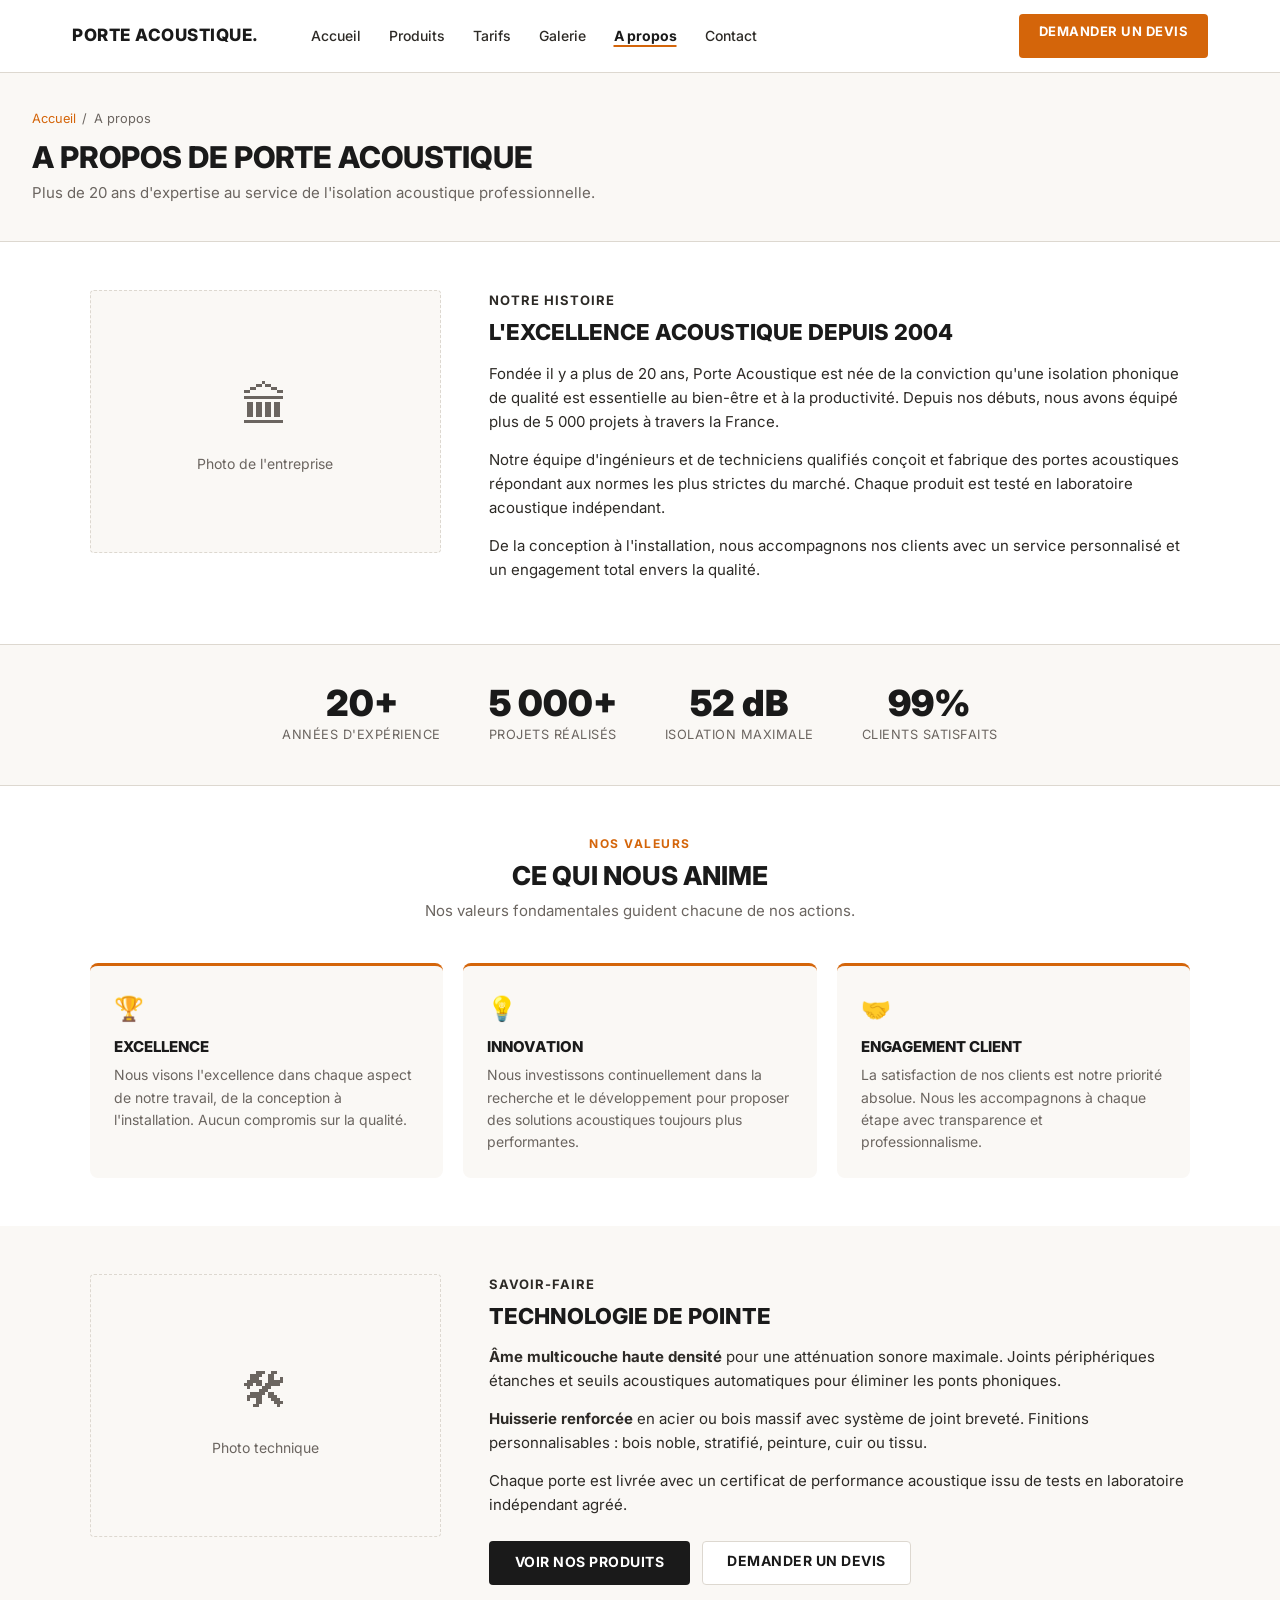
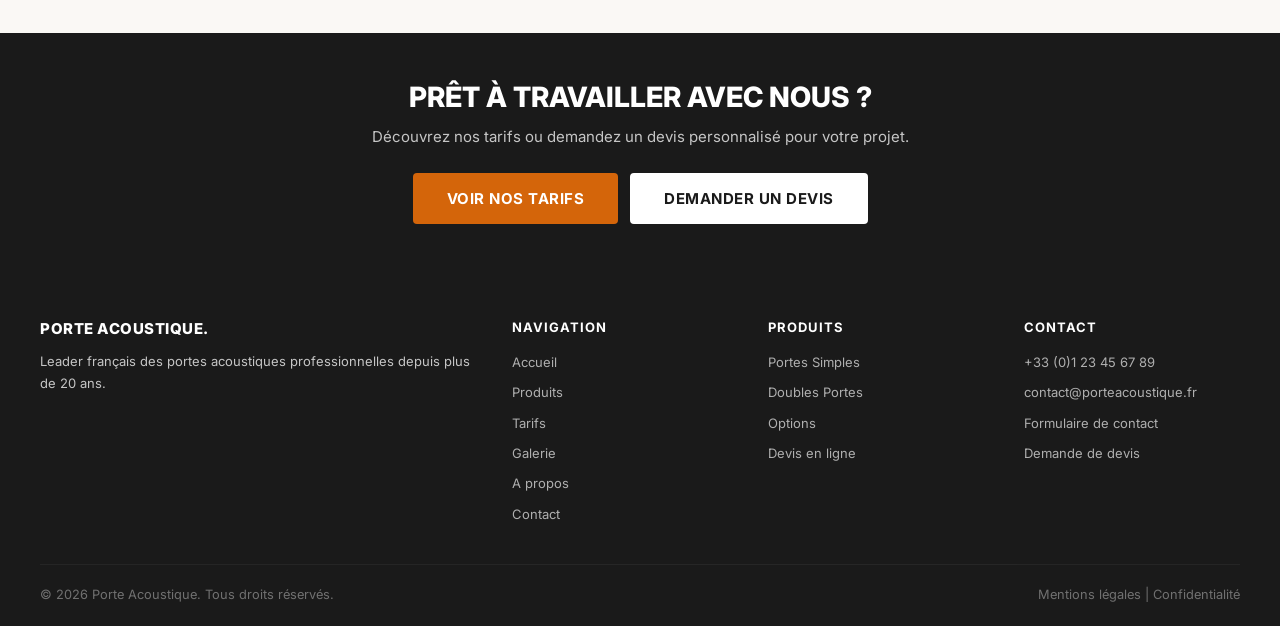
==== commit 7f61a331: "Add files via upload" ====
--- a/a-propos.html
+++ b/a-propos.html
@@ -20,6 +20,7 @@
             <li><a href="index.html">Accueil</a></li>
             <li><a href="produits.html">Produits</a></li>
             <li><a href="tarifs.html">Tarifs</a></li>
+            <li><a href="galerie.html">Galerie</a></li>
             <li><a href="a-propos.html" class="active">A propos</a></li>
             <li><a href="contact.html">Contact</a></li>
             <li class="nav-mobile-devis"><a href="devis.html">Devis gratuit &rarr;</a></li>
@@ -134,6 +135,7 @@
             <li><a href="index.html">Accueil</a></li>
             <li><a href="produits.html">Produits</a></li>
             <li><a href="tarifs.html">Tarifs</a></li>
+            <li><a href="galerie.html">Galerie</a></li>
             <li><a href="a-propos.html">A propos</a></li>
             <li><a href="contact.html">Contact</a></li>
             <li class="nav-mobile-devis"><a href="devis.html">Devis gratuit &rarr;</a></li>
--- a/css/style.css
+++ b/css/style.css
@@ -3,7 +3,8 @@
    Design : fond crème / orange / noir — basé sur l'exemple
    ============================================================ */
 
-html { scroll-behavior: smooth; }
+html { scroll-behavior: smooth; overflow-x: hidden; }
+body { overflow-x: hidden; }
 *, *::before, *::after { box-sizing: border-box; margin: 0; padding: 0; }
 
 :root {
@@ -146,37 +147,104 @@
    ============================================================ */
 .home-hero {
     background: var(--bg-warm);
-    padding: 3.5rem 2rem 2rem;
+    padding: 4rem 2rem 3rem;
     overflow: hidden;
+    border-bottom: 1px solid var(--border);
 }
 .home-hero-inner {
     max-width: 1200px;
     margin: 0 auto;
     display: grid;
-    grid-template-columns: 1fr 1fr;
-    gap: 2rem;
-    align-items: flex-start;
+    grid-template-columns: 1fr 1.1fr;
+    gap: 3.5rem;
+    align-items: center;
 }
 .hero-text h1 {
-    font-size: 2.4rem;
+    font-size: 2.6rem;
     font-weight: 900;
     color: var(--dark);
-    line-height: 1.1;
+    line-height: 1.08;
     margin-bottom: 1rem;
     text-transform: uppercase;
     letter-spacing: -0.5px;
 }
 .hero-text h1 span { color: var(--orange); }
-.hero-subtitle { font-size: 1rem; color: var(--text); margin-bottom: 0; max-width: 400px; }
+.hero-subtitle { font-size: 1rem; color: var(--text); margin-bottom: 0; max-width: 430px; line-height: 1.6; }
+
+/* Grille de mesures KPI */
+.hero-specs {
+    display: grid;
+    grid-template-columns: repeat(4, 1fr);
+    border: 1.5px solid var(--border);
+    border-radius: var(--radius);
+    overflow: hidden;
+    margin-top: 1.75rem;
+    background: var(--bg);
+}
+.hero-spec {
+    padding: 0.9rem 0.6rem 0.75rem;
+    text-align: center;
+    border-right: 1px solid var(--border);
+}
+.hero-spec:last-child { border-right: none; }
+.hero-spec-num {
+    font-size: 1.125rem;
+    font-weight: 900;
+    color: var(--dark);
+    line-height: 1;
+    font-variant-numeric: tabular-nums;
+    white-space: nowrap;
+}
+.hero-spec-unit {
+    font-size: 0.625rem;
+    font-weight: 800;
+    color: var(--orange);
+    text-transform: uppercase;
+    letter-spacing: 0.8px;
+    margin-top: 0.15rem;
+}
+.hero-spec-lbl {
+    font-size: 0.625rem;
+    color: var(--text-light);
+    margin-top: 0.3rem;
+    line-height: 1.3;
+    text-transform: uppercase;
+    letter-spacing: 0.3px;
+}
+.hero-spec.spec-db .hero-spec-num { color: var(--orange); }
+.hero-spec.spec-db { background: #fdf6f0; }
+
+.hero-trust-row {
+    display: flex;
+    gap: 1.25rem;
+    flex-wrap: wrap;
+    margin-top: 1.25rem;
+}
+.hero-trust-item {
+    font-size: 0.8125rem;
+    color: var(--text-light);
+    display: flex;
+    align-items: center;
+    gap: 0.4rem;
+}
+.hero-trust-item span { color: var(--orange); font-weight: 700; }
+
 .hero-phone {
     display: flex;
     align-items: center;
     gap: 0.5rem;
     font-size: 0.9375rem;
     color: var(--text);
-    margin-top: 1.25rem;
 }
 .hero-phone svg { width: 16px; height: 16px; fill: var(--orange); flex-shrink: 0; }
+
+/* Colonne porte (droite) */
+.hero-door-wrap {
+    display: flex;
+    align-items: center;
+    justify-content: center;
+    position: relative;
+}
 /* Schéma de coupe */
 .hero-crosssection {
     display: flex;
@@ -216,185 +284,6 @@
 /* Disclaimer */
 .hero-disclaimer { max-width: 1200px; margin: 0.75rem auto 0; padding: 0 2rem; font-size: 0.75rem; color: var(--text-light); font-style: italic; }
 
-/* ---- Colonne porte (droite) ---- */
-.hero-door-wrap {
-    position: relative;
-    display: flex;
-    flex-direction: column;
-}
-.hero-door-wrap.image-mode {
-    align-items: center;
-    justify-content: center;
-    max-width: 480px;
-    margin: 0 auto;
-}
-.hero-door-img {
-    display: block;
-    width: 100%;
-    height: auto;
-    border-radius: var(--radius-lg);
-    box-shadow: var(--shadow-hover);
-    object-fit: cover;
-}
-
-/* Overlays Cotes (Infographie) */
-.overlay-cote {
-    position: absolute;
-    color: var(--text-light);
-    font-size: 0.75rem;
-    pointer-events: none;
-    line-height: 1.2;
-}
-.cote-text {
-    background: rgba(255,255,255,0.85);
-    padding: 2px 6px;
-    border-radius: 4px;
-    font-weight: 600;
-    color: var(--text);
-    display: inline-block;
-}
-
-.cote-top {
-    top: -12px;
-    left: 20%;
-    right: 20%;
-    text-align: center;
-    z-index: 5;
-}
-.cote-line {
-    display: block;
-    width: 100%;
-    height: 6px;
-    border-top: 1px solid var(--text-light);
-    border-left: 1px solid var(--text-light);
-    border-right: 1px solid var(--text-light);
-    margin-bottom: 4px;
-}
-
-.cote-bottom {
-    bottom: -15px;
-    left: 15%;
-    right: 15%;
-    text-align: center;
-    z-index: 5;
-}
-.cote-line-bottom {
-    display: block;
-    width: 100%;
-    height: 6px;
-    border-bottom: 1px solid var(--text-light);
-    border-left: 1px solid var(--text-light);
-    border-right: 1px solid var(--text-light);
-    margin-top: 4px;
-}
-
-.cote-crosssection {
-    top: 42%;
-    left: -40px;
-    transform: translateY(-50%);
-    z-index: 5;
-    background: rgba(255,255,255,0.9);
-    padding: 0.5rem;
-    border: 1px solid var(--border);
-    border-radius: var(--radius);
-    max-width: 160px;
-    box-shadow: var(--shadow);
-}
-.crosssection-text {
-    font-size: 0.7rem;
-    margin-bottom: 0.4rem;
-    color: var(--dark);
-}
-.cote-line-horizontal-wrap {
-    display: flex;
-    align-items: center;
-    gap: 8px;
-}
-.cote-line-horizontal {
-    flex: 1;
-    height: 1px;
-    background: var(--text-light);
-    position: relative;
-}
-.cote-line-horizontal::after {
-    content: '';
-    position: absolute;
-    right: -2px;
-    top: -3px;
-    border-top: 3px solid transparent;
-    border-bottom: 3px solid transparent;
-    border-left: 4px solid var(--text-light);
-}
-.cote-text-inline {
-    font-size: 0.75rem;
-    font-weight: 600;
-    color: var(--text);
-}
-
-.overlay-dims {
-    position: absolute;
-    bottom: 25px;
-    left: -50px;
-    background: rgba(255,255,255,0.95);
-    z-index: 5;
-    box-shadow: var(--shadow);
-    padding: 0.75rem;
-}
-
-/* Badge 42 dB */
-.hero-db-badge {
-    position: absolute;
-    top: -15px;
-    right: -15px;
-    background: #fff;
-    border: 1px solid var(--border);
-    border-radius: var(--radius);
-    padding: 0.75rem 1rem;
-    text-align: center;
-    box-shadow: var(--shadow);
-    z-index: 6;
-}
-.hero-db-badge .db-val { font-size: 2rem; font-weight: 900; color: var(--dark); line-height: 1; }
-.hero-db-badge .db-val span { font-size: 1rem; font-weight: 700; color: var(--orange); }
-.hero-db-badge .db-label { font-size: 0.7rem; color: var(--text-light); line-height: 1.3; margin-top: 0.2rem; }
-
-/* Flèche isolation phonique */
-.hero-isolation-arrow {
-    position: absolute;
-    right: -25px;
-    top: 55%;
-    transform: translateY(-50%);
-    display: flex;
-    align-items: center;
-    gap: 0.35rem;
-    background: var(--orange);
-    color: #fff;
-    padding: 0.6rem 0.75rem;
-    border-radius: var(--radius);
-    z-index: 6;
-    box-shadow: var(--shadow);
-}
-.iso-chevrons { font-size: 0.85rem; letter-spacing: -2px; opacity: 0.9; }
-.iso-text { font-size: 0.65rem; font-weight: 700; line-height: 1.35; text-transform: uppercase; }
-.iso-text em { font-style: normal; font-weight: 400; opacity: 0.85; display: block; text-transform: none; }
-
-/* Checklist bas droite */
-.hero-checklist {
-    position: absolute;
-    bottom: 45px;
-    right: -30px;
-    background: rgba(255,255,255,0.9);
-    padding: 0.5rem 0.75rem;
-    border-radius: var(--radius);
-    border: 1px solid var(--border);
-    box-shadow: var(--shadow);
-    display: flex;
-    flex-direction: column;
-    gap: 0.35rem;
-    z-index: 6;
-}
-.hero-check-item { font-size: 0.75rem; font-weight: 600; color: var(--text); display: flex; align-items: center; gap: 0.5rem; }
-.hci-tick { color: var(--orange); font-weight: 800; font-size: 0.85rem; flex-shrink: 0; }
 
 /* ============================================================
    BANDE CTA CENTRALE
@@ -541,7 +430,7 @@
 .product-card-specs { font-size: 0.8rem; color: var(--text-light); margin-bottom: 0.75rem; list-style: none; }
 .product-card-specs li { padding: 0.15rem 0; display: flex; gap: 0.5rem; }
 .product-card-specs li span:first-child { font-weight: 600; color: var(--text); min-width: 65px; }
-.product-card-actions { display: flex; gap: 0.5rem; }
+.product-card-actions { display: flex; gap: 0.5rem; flex-wrap: wrap; }
 
 /* ============================================================
    TABLEAU TARIFS
@@ -875,12 +764,8 @@
    ============================================================ */
 @media (max-width: 960px) {
     .home-hero-inner { grid-template-columns: 1fr; }
-    .hero-door-wrap { max-width: 380px; margin: 2rem auto 0; }
-    .hero-db-badge { top: 4px; right: 0; }
-    .hero-isolation-arrow { display: none; }
+    .hero-door-wrap { max-width: 460px; margin: 1.5rem auto 0; width: 100%; }
     .hero-door-wrap svg { width: 100%; height: auto; }
-    .hero-crosssection { max-width: 100%; }
-    .hero-dims { max-width: 100%; }
     .products-grid { grid-template-columns: repeat(2, 1fr); }
     .features-grid { grid-template-columns: repeat(2, 1fr); }
     .footer-grid { grid-template-columns: 1fr 1fr; gap: 1.5rem; }
@@ -935,6 +820,9 @@
 
     .home-hero { padding: 2.5rem 1.25rem; }
     .hero-text h1 { font-size: 1.875rem; }
+    .hero-specs { grid-template-columns: repeat(2, 1fr); }
+    .hero-spec:nth-child(2) { border-right: none; }
+    .hero-spec:nth-child(1), .hero-spec:nth-child(2) { border-bottom: 1px solid var(--border); }
     .section { padding: 2rem 1.25rem; }
     .page-hero { padding: 1.75rem 1.25rem; }
     .page-hero h1 { font-size: 1.375rem; }
@@ -956,7 +844,7 @@
 }
 
 @media (max-width: 520px) {
-    .products-grid { grid-template-columns: 1fr 1fr; }
+    .products-grid { grid-template-columns: 1fr; }
     .footer-grid { grid-template-columns: 1fr; }
     .features-grid { grid-template-columns: 1fr; }
     .how-grid { grid-template-columns: 1fr; }
@@ -964,6 +852,7 @@
     .models-grid { grid-template-columns: 1fr; }
     .finishes-grid { grid-template-columns: 1fr; }
     .hero-text h1 { font-size: 1.5rem; }
+    .hero-specs { grid-template-columns: repeat(2, 1fr); }
     .stats-row { display: grid; grid-template-columns: 1fr 1fr; gap: 1.25rem; }
     .stat-num { font-size: 1.75rem; }
     .btn-group { justify-content: center; }
@@ -979,8 +868,11 @@
 }
 
 @media (max-width: 380px) {
-    .products-grid { grid-template-columns: 1fr; }
     .pdp-quick-stats { grid-template-columns: 1fr 1fr; }
+    .hero-spec-num { font-size: 0.9375rem; }
+    .hero-spec { padding: 0.75rem 0.4rem 0.6rem; }
+    .nav-inner { padding: 0.625rem 1rem; }
+    .logo { font-size: 0.9375rem; }
 }
 
 /* ---- Finitions & Options Section ---- */
@@ -1010,3 +902,58 @@
     .options-grid { grid-template-columns: 1fr 1fr; }
     .finitions-section .swatch span { width: 52px; font-size: 0.65rem; }
 }
+
+/* ============================================================
+   PDP — SCHÉMA TECHNIQUE AVEC COTATIONS
+   ============================================================ */
+.pdp-schema-section {
+    background: var(--bg-warm);
+    padding: 3rem 2rem;
+    border-top: 1px solid var(--border);
+    border-bottom: 1px solid var(--border);
+}
+.pdp-schema-inner {
+    max-width: 1200px;
+    margin: 0 auto;
+    display: flex;
+    align-items: flex-start;
+    gap: 3rem;
+    flex-wrap: wrap;
+}
+.pdp-schema-drawing { flex: 0 0 auto; }
+.pdp-schema-info { flex: 1; min-width: 240px; padding-top: 0.5rem; }
+.pdp-schema-info-title {
+    font-size: 1.125rem;
+    font-weight: 800;
+    text-transform: uppercase;
+    letter-spacing: 0.5px;
+    color: var(--dark);
+    margin-bottom: 1.25rem;
+}
+.pdp-schema-dims {
+    list-style: none;
+    display: flex;
+    flex-direction: column;
+    gap: 0.75rem;
+    margin-bottom: 1.5rem;
+}
+.pdp-schema-dims li { display: flex; align-items: center; gap: 0.875rem; font-size: 0.9rem; }
+.dim-dot { width: 7px; height: 7px; border-radius: 50%; background: var(--orange); flex-shrink: 0; }
+.dim-label { color: var(--text-light); min-width: 140px; font-weight: 500; }
+.dim-value { font-weight: 700; color: var(--dark); }
+.pdp-schema-note {
+    font-size: 0.8rem;
+    color: var(--text-light);
+    line-height: 1.5;
+    border-left: 2px solid var(--border);
+    padding-left: 0.75rem;
+}
+@media (max-width: 768px) {
+    .pdp-schema-section { padding: 2rem 1.25rem; }
+    .pdp-schema-inner { gap: 1.5rem; flex-direction: column; align-items: center; }
+    .pdp-schema-drawing { width: 100%; display: flex; justify-content: center; }
+    .pdp-schema-drawing svg { width: 100% !important; max-width: 100% !important; height: auto; }
+    .pdp-schema-info { width: 100%; }
+    .dim-label { min-width: 0; }
+    .pdp-schema-dims li { flex-wrap: wrap; gap: 0.4rem; }
+}
